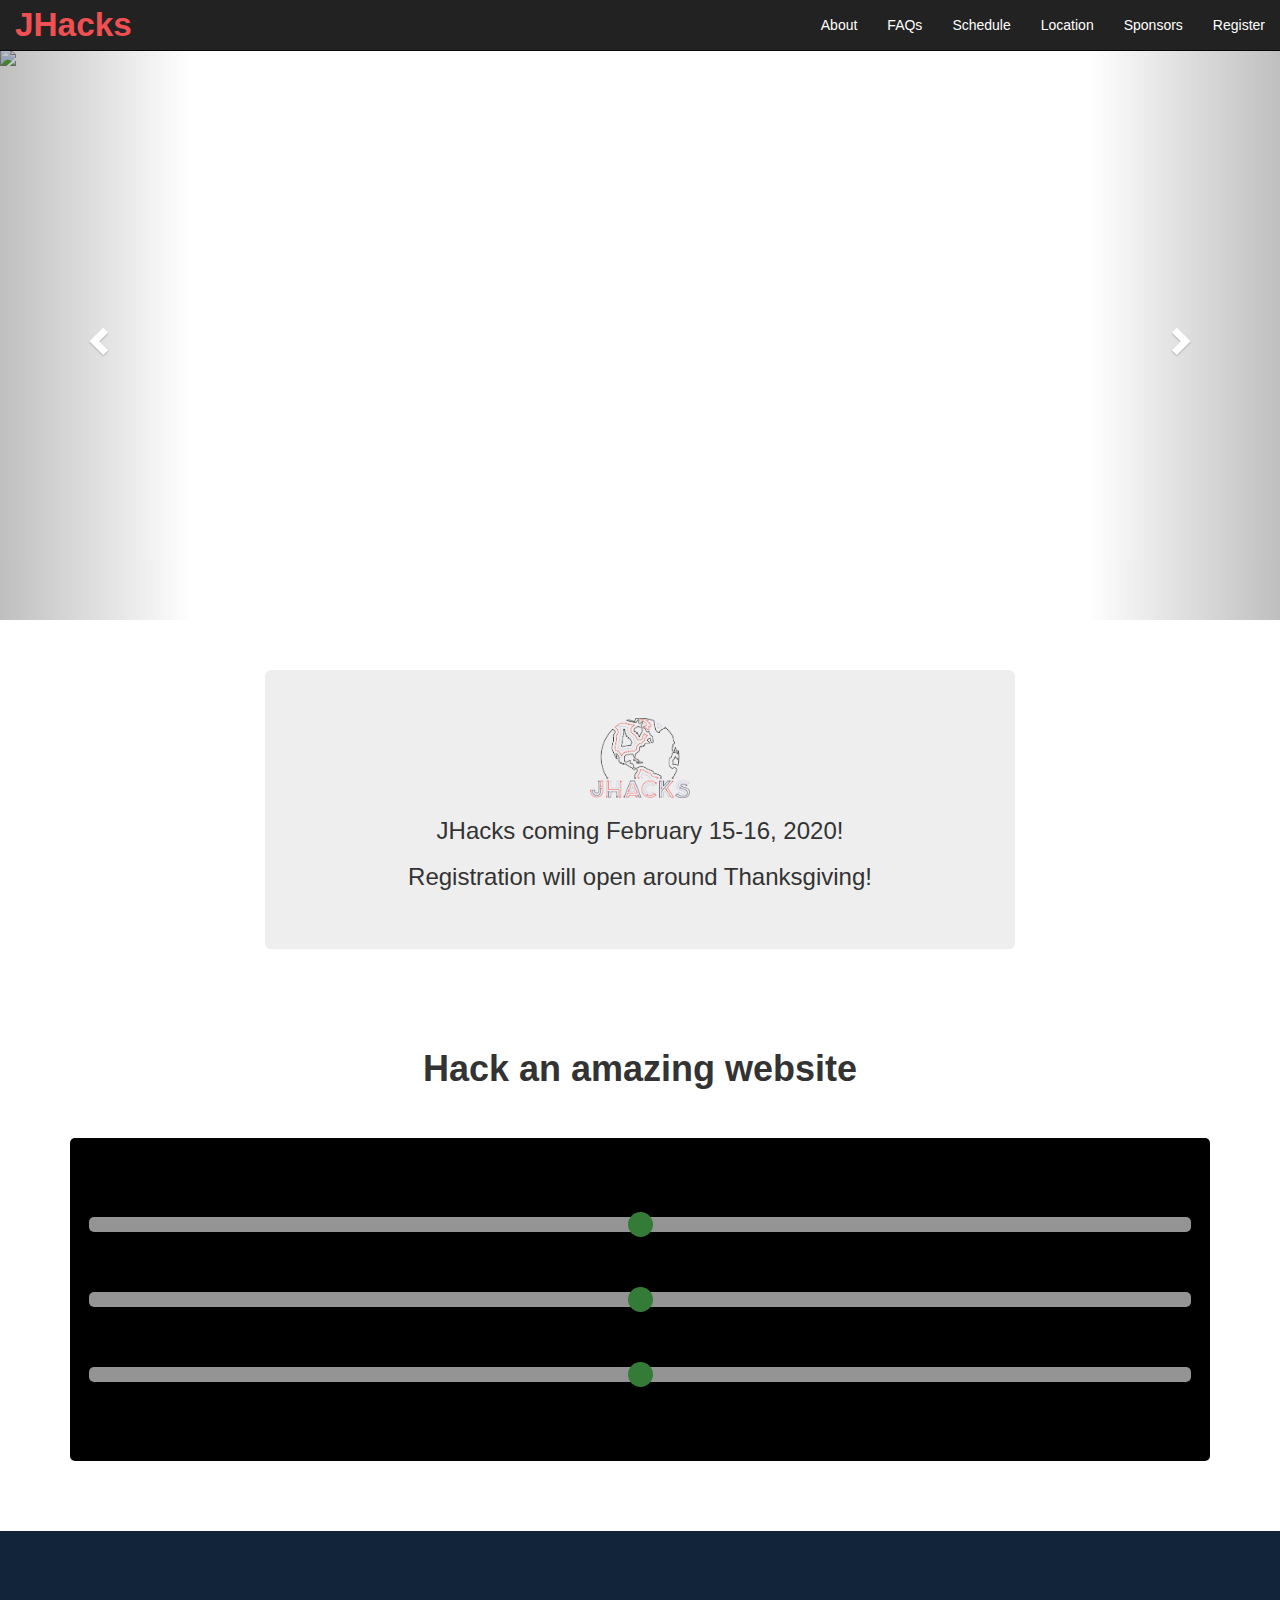
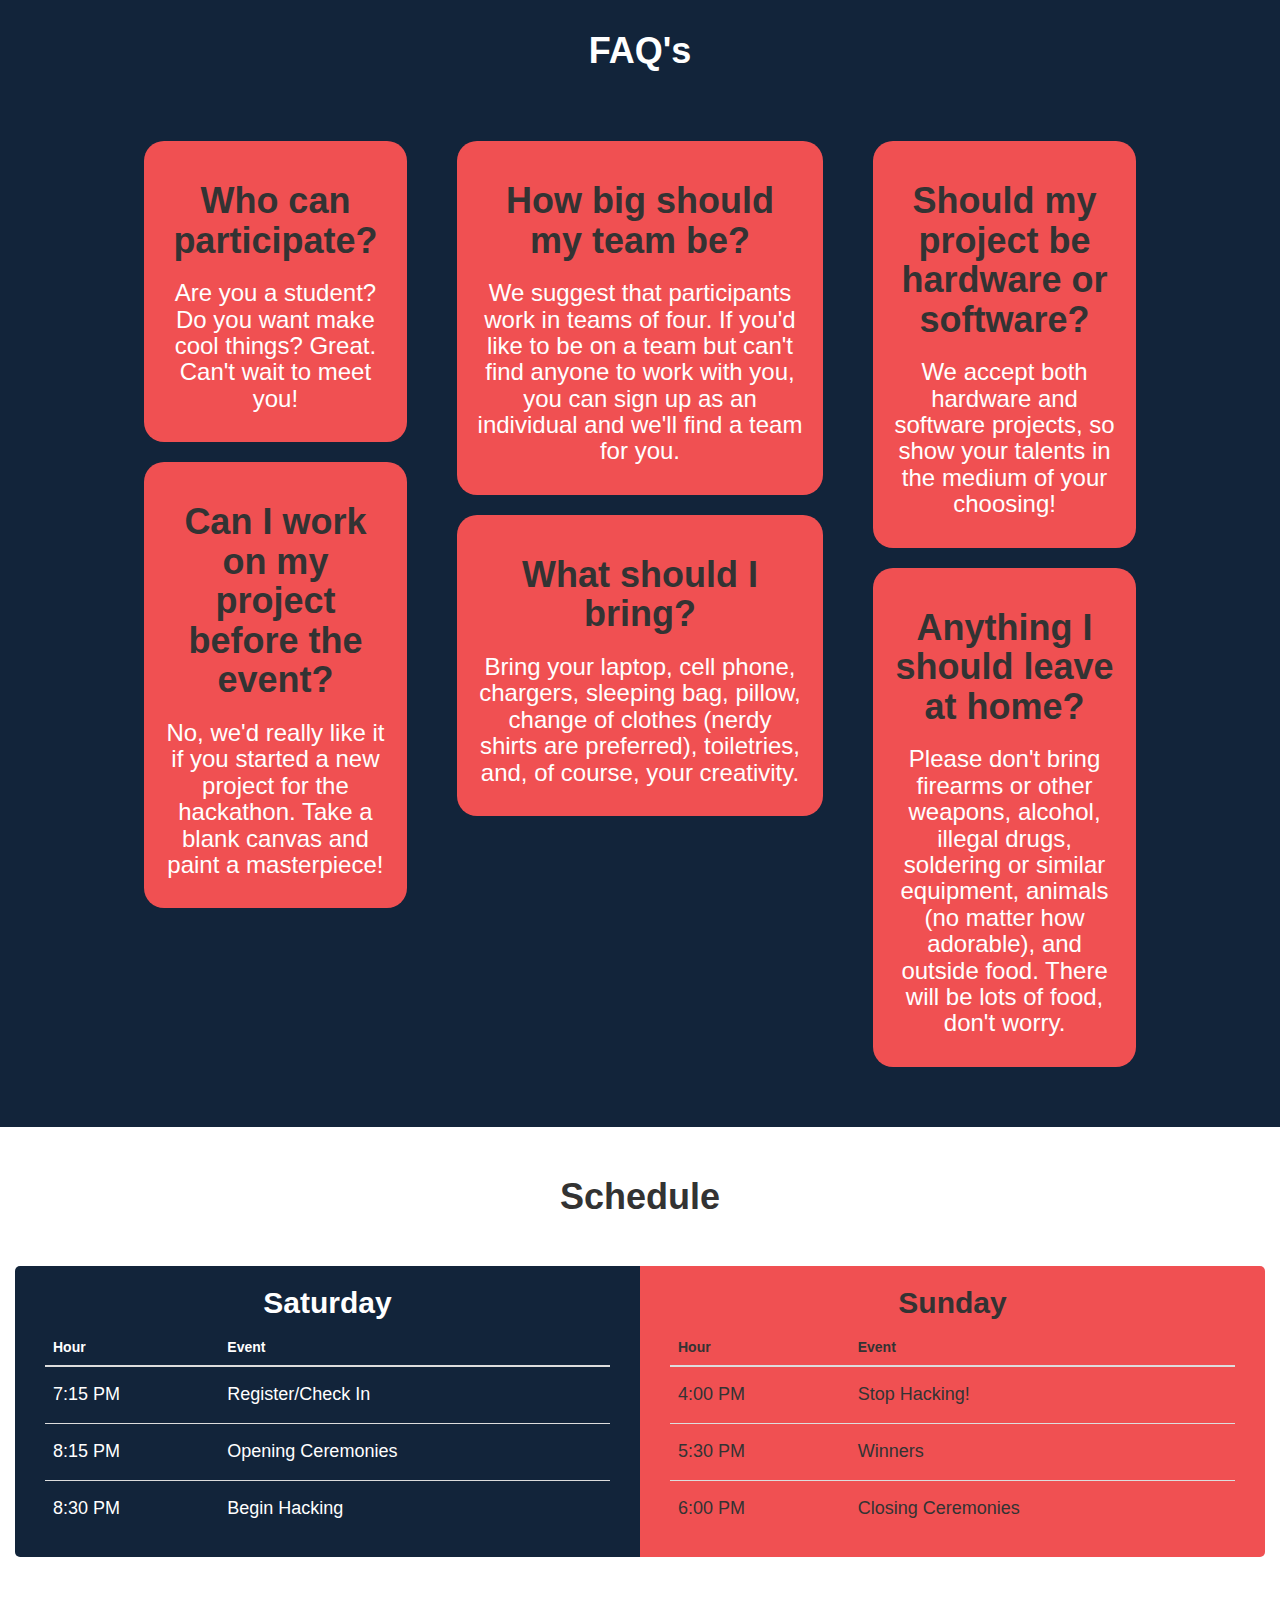
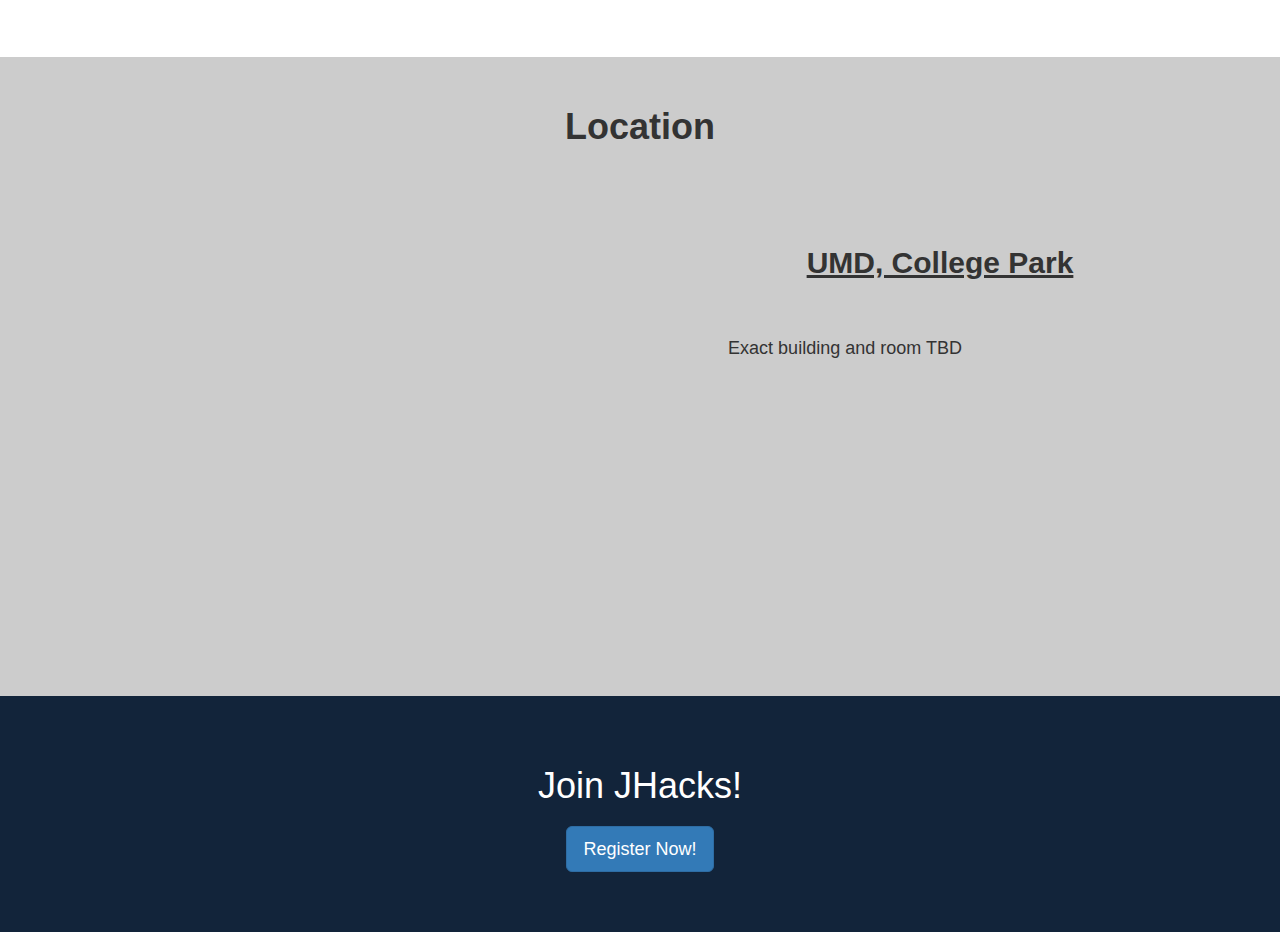
==== index.html @ 1a4a81ea "Added page title and favicon" ====
<!DOCTYPE html>
<html lang="en">

<head>
  <title>JHacks UMD</title>
  <!-- Required meta tags -->
  <meta charset="utf-8">
  <meta name="viewport" content="width=device-width, initial-scale=1, shrink-to-fit=no">

  <!-- Bootstrap CSS -->
  <link rel="stylesheet" href="https://maxcdn.bootstrapcdn.com/bootstrap/3.3.7/css/bootstrap.min.css" integrity="sha384-BVYiiSIFeK1dGmJRAkycuHAHRg32OmUcww7on3RYdg4Va+PmSTsz/K68vbdEjh4u"
    crossorigin="anonymous">
  <link rel="stylesheet" href="css/index.css">

  <!-- favicon -->
  <link rel="shortcut icon" href="favicon.ico">

  <!-- Scripts -->



</head>

<body data-spy="scroll" data-target="#MainNavbar" data-offset-top="50">
  <nav class="navbar navbar-inverse navbar-fixed-top" id="mainNavbar">
    <div class="container-fluid">
      <!-- Brand and toggle get grouped for better mobile display -->
      <div class="navbar-header">
        <button type="button" class="navbar-toggle collapsed" data-toggle="collapse" data-target="#bs-example-navbar-collapse-1"
          aria-expanded="false">
          <span class="sr-only">Toggle navigation</span>
          <span class="icon-bar"></span>
          <span class="icon-bar"></span>
          <span class="icon-bar"></span>
        </button>
        <div class="navbar-brand">JHacks</div>
      </div>

      <!-- Collect the nav links, forms, and other content for toggling -->
      <div class="collapse navbar-collapse" id="bs-example-navbar-collapse-1">
        <ul class="nav navbar-nav">

        </ul>

        <ul class="nav white navbar-nav navbar-right">
          <li>
            <a class="white" href="#about">About</a>
          </li>
          <li>
            <a class="white" href="#faq">FAQs</a>
          </li>
          <li>
            <a class="white" href="#schedule">Schedule</a>
          </li>
          <li>
            <a class="white" href="#location">Location</a>
          </li>
          <li>
            <a class="white" href="#sponsor">Sponsors</a>
          </li>
          <li>
            <a class="white" href="#register">Register</a>
          </li>
        </ul>
      </div>
      <!-- /.navbar-collapse -->
    </div>
    <!-- /.container-fluid -->
  </nav>
  <!-- Fills empty space behind the navbar -->
  <div class="topSpace">
  </div>
  <!-- /////////////////////////////////////// -->

  <div class="canvas">
    <!-- triangles are generated here -->
  </div>

  <!-- About section -->
  <div id="about">
    <div id="myCarousel" class="carousel slide" data-ride="carousel">
      <!-- Carousel indicators -->
      <ol class="carousel-indicators">
        <li data-target="#myCarousel" data-slide-to="0" class="active"></li>
        <li data-target="#myCarousel" data-slide-to="1"></li>
        <li data-target="#myCarousel" data-slide-to="2"></li>
      </ol>
      <!-- Wrapper for carousel items -->
      <div class="carousel-inner">
        <div class="item active">
          <img class="image" src="images/pic1.JPG" />
        </div>
        <div class="item">
          <img class="image" src="images/pic2.JPG" />
        </div>
        <div class="item">
          <img class="image" src="images/pic3.JPG" />
        </div>
      </div>
      <!-- Carousel controls -->
      <a class="carousel-control left" href="#myCarousel" data-slide="prev">
        <span class="glyphicon glyphicon-chevron-left"></span>
      </a>
      <a class="carousel-control right" href="#myCarousel" data-slide="next">
        <span class="glyphicon glyphicon-chevron-right"></span>
      </a>
    </div>
    <div class="container">
      <div class="row">
        <div align="center" class="col-xs-8 col-xs-offset-2 register-card">
          <div class="jumbotron">
		  <img src="images/logo.png" style="width: 100px;"/>
            <h3 class="date">JHacks coming February 15-16, 2020!</h3>
            <h3>Registration will open around Thanksgiving!</h3>
            <!-- TODO - uncomment below when registration comes out -->
            <!-- <a href="https://www.eventbrite.com/e/jhacks-hackathon-tickets-52211667503" -->
              <!-- target="_blank" align="center" class="btn btn-primary btn-lg">Register Now!</a> -->
          </div>
        </div>
      </div>
    </div>
  </div>

  <!-- Build Something Cool -->
  <!-- ///////////////////////// -->

  <div class="container top50 bottom50" id="triangles">
    <div class="triangleBox row">
      <div class="col-xs-12">
        <div class="row">
          <h1 align="center" class="bottom50 boldThis">Hack an amazing website</h1>
        </div>
        <div id="slidecontainer" class="well">
          <input class="slider1 slider" type="range" min="0" max="1" value="" step=".01" id="myRange">
          <input class="slider2 slider" type="range" step="1" min="0" max="12" value="" id="myRange">
          <input class="slider3 slider" type="range" value="" step="10" min="20" max="200" id="myRange">
        </div>
      </div>

    </div>
  </div>
  <!-- End of About Section -->

  <!-- /////////////////////////////////// -->
  <!-- Start of FAQ section -->
  <div class="container-fluid" id="faq">
    <div class="top50 bottom50">
      <div align="center">
        <h1 class="white boldThis">FAQ's</h1>
      </div>
    </div>
    <div class="col-xs-1">
    </div>
    <div class="col-xs-3 question">
      <div align="center" class="q1">
        <h1 class="boldThis">Who can participate?</h1>
        <h3 class="white">Are you a student? Do you want make cool things? Great. Can't wait to meet you!</h3>
      </div>
      <div align="center" class="q4">
        <h1 class="boldThis">Can I work on my project before the event?</h1>
        <h3 class="white">No, we'd really like it if you started a new project for the hackathon. Take a blank canvas and paint a masterpiece!</h3>
      </div>
    </div>
    <div class="col-xs-4 question">
      <div align="center" class="q2">
        <h1 class="boldThis">How big should my team be?</h1>
        <h3 class="white">We suggest that participants work in teams of four. If you'd like to be on a team but can't find anyone to work with
          you, you can sign up as an individual and we'll find a team for you.</h3>
      </div>
      <div align="center" class="q5">
        <h1 class="boldThis">What should I bring?</h1>
        <h3 class="white">Bring your laptop, cell phone, chargers, sleeping bag, pillow, change of clothes (nerdy shirts are preferred), toiletries,
          and, of course, your creativity.</h3>
      </div>
    </div>
    <div class="col-xs-3 question">
      <div align="center" class="q3">
        <h1 class="boldThis">Should my project be hardware or software?</h1>
        <h3 class="white">We accept both hardware and software projects, so show your talents in the medium of your choosing!</h3>
      </div>
      <div align="center" class="q5">
        <h1 class="boldThis">Anything I should leave at home?</h1>
        <h3 class="white">Please don't bring firearms or other weapons, alcohol, illegal drugs, soldering or similar equipment, animals (no
          matter how adorable), and outside food. There will be lots of food, don't worry.</h3>
      </div>
    </div>
  </div>

  <!-- End of FAQ section -->

  <!-- /////////////////////////////////// -->

  <!-- Start of Schedule -->
  <div class="container-fluid" id="schedule">
    <div class="top50 bottom50">
      <h1 class="boldThis" align="center">Schedule</h1>
    </div>
    <div class="night col-xs-6">
      <h2 class="boldThis white" align="center">Saturday</h2>
      <div class="">
        <div class="col-xs-12">
          <table class="table">
            <thead>
              <th class="white">Hour</th>
              <th class="white">Event</th>
            </thead>
            <tbody>
              <tr class="">
                <td>
                  <h4 class="white">7:15 PM</h4>
                </td>
                <td>
                  <h4 class="white">Register/Check In</h4>
                </td>
              </tr>
              <tr class="">
                <td>
                  <h4 class="white">8:15 PM</h4>
                </td>
                <td>
                  <h4 class="white">Opening Ceremonies</h4>
                </td>
              </tr>
              <tr class="">
                <td>
                  <h4 class="white">8:30 PM</h4>
                </td>
                <td>
                  <h4 class="white">Begin Hacking</h4>
                </td>
              </tr>
            </tbody>
          </table>
        </div>
      </div>
    </div>
    <div class="day col-xs-6">
      <h2 class="boldThis" align="center">Sunday</h2>
      <div class="">
        <div class="col-xs-12">
          <table class="table">
            <thead>
              <th>Hour</th>
              <th>Event</th>
            </thead>
            <tbody>
              <tr>
                <td>
                  <h4>4:00 PM</h4>
                </td>
                <td>
                  <h4>Stop Hacking!</h4>
                </td>
              </tr>
              <tr>
                <td>
                  <h4>5:30 PM</h4>
                </td>
                <td>
                  <h4>Winners</h4>
                </td>
              </tr>
              <tr>
                <td>
                  <h4>6:00 PM</h4>
                </td>
                <td>
                  <h4>Closing Ceremonies</h4>
                </td>
              </tr>
            </tbody>
          </table>
        </div>
      </div>
    </div>
  </div>


  <!-- End of Schedule -->

  <!-- ///////////////////////////////// -->

  <!-- Start of Location -->

  <div id="location">
    <div class="top50">
      <div class="container">
        <div class="row">
          <div align="center">
            <h1 class="boldThis top50 bottom50">Location</h1>
          </div>
          <div class="location-content">
            <div class="row">
              <div class="col-xs-4 col-xs-offset-2">
                <div align="center">
                  <div style="width:400px;height:400px;" id="map"></div>
                </div>
                <script>
                  function initMap() {
                    var iribe = { lat: 38.9890953, lng: -76.9387086 };
                    var map = new google.maps.Map(document.getElementById('map'), {
                      zoom: 15,
                      center: iribe
                    });
                    var marker = new google.maps.Marker({
                      position: iribe,
                      map: map
                    });
                  }
                </script>
              </div>
              <div class="col-xs-6">
                <div align="center" class="top50 bottom50">
                  <h2 style="text-decoration:underline; font-weight:bold;">UMD, College Park</h2>
                </div>
                <div align="center" class="col-xs-6 col-xs-offset-1">
                  <h4>Exact building and room TBD</h4>
                </div>
              </div>
            </div>
          </div>
        </div>
      </div>
    </div>
  </div>

  <!-- End of Location -->

  <!-- ////////////////////////////// -->

  <!-- Start of Sponsors -->

  <div id="register">
    <div class="container">
      <div class="row">
        <div align="center" class="col-xs-6 col-xs-offset-3 register-card">
          <h1 class="white date">Join JHacks!</h1>
          <a align="center" href="https://www.eventbrite.com/e/jhacks-hackathon-tickets-52211667503"
            target="_blank" class="btn btn-primary btn-lg">Register Now!</a>
        </div>
      </div>
    </div>
  </div>


  <!-- End of Sponsors -->

  <!-- //////////////////////////// -->


  <!-- All the scripts -->
  <script src="https://cdnjs.cloudflare.com/ajax/libs/trianglify/1.1.0/trianglify.min.js"></script>
  <script type="text/javascript" src="js/jquery-3.2.1.min.js"></script>
  <script type="text/javascript" src="rangeslider/rangeslider.min.js"></script>
  <script src="https://cdnjs.cloudflare.com/ajax/libs/tether/1.4.0/js/tether.min.js" integrity="sha384-DztdAPBWPRXSA/3eYEEUWrWCy7G5KFbe8fFjk5JAIxUYHKkDx6Qin1DkWx51bBrb"
    crossorigin="anonymous"></script>
  <script src="https://maxcdn.bootstrapcdn.com/bootstrap/3.3.7/js/bootstrap.min.js" integrity="sha384-Tc5IQib027qvyjSMfHjOMaLkfuWVxZxUPnCJA7l2mCWNIpG9mGCD8wGNIcPD7Txa"
    crossorigin="anonymous"></script>
  <script type="text/javascript" src="js/index.js"></script>
  <script src="https://unpkg.com/scrollreveal/dist/scrollreveal.min.js"></script>
  <script async defer src="https://maps.googleapis.com/maps/api/js?key=AIzaSyAMBc_p3jxkMuwKMb0_tiRhqA1jkz8vyhc&callback=initMap"></script>
</body>
<script>
  $(document).ready(function () {
    var colors = ["YlGnBu", "YlOrRd", "PuOr", "GnBu", "YlOrBr", "PRGn", "Purples", "Blues", "Oranges", "Reds", "Spectral", "PuRd"];
    var choice = Math.floor(Math.random() * 13)
    var curves = Math.random();
    var size = [20, 30, 40, 50, 60, 70, 80, 90, 100, 110, 120, 130, 140, 150, 160, 170, 180, 190, 200];
    var mySize = Math.floor(Math.random() * 19);
    curves = Math.round(100 * curves) / 100;
    var actualInnerWidth = $("body").prop("clientWidth");
    var actualInnerHeight = $("body").prop("clientHeight");
    var pattern = Trianglify({
      cell_size: size[mySize],
      variance: curves,
      height: actualInnerHeight - 15,
      width: actualInnerWidth,
      x_colors: colors[choice],
    });
    $(".slider1").attr("value", curves);
    $(".slider2").attr("value", choice);
    $(".slider3").attr("value", size[mySize]);
    $(".canvas").append(pattern.canvas());
    $(function () {
      var x = 20;
      var slideVal1 = $(".slider1").val();
      var slideVal2 = choice;
      var slideVal3 = $(".slider3").val();
      $('input[type=range]').on('input', function () {
        slideVal1 = $(".slider1").val();
        slideVal2 = $(".slider2").val();
        slideVal3 = $(".slider3").val();
        $("canvas").remove();
        if (slideVal3 == 20) {
          x = 20;
        } else if (slideVal3 == 40) {
          x = 40;
        } else if (slideVal3 == 60) {
          x = 60;
        } else if (slideVal3 == 80) {
          x = 80;
        } else if (slideVal3 == 100) {
          x = 100;
        } else {
          x = 120;
        }

        pattern = Trianglify({
          cell_size: x,
          variance: slideVal1,
          x_colors: colors[slideVal2],
          height: actualInnerHeight - 15,
          width: actualInnerWidth
        });
        $(".canvas").append(pattern.canvas());
      });
    });

  });
</script>

</html>
---- css/index.css ----
#mainNavbar {
    
}
.navbar-brand {
    font-weight: bold;
    color: #F05052 !important;
    font-size: 25pt !important;
}
.canvas {
    z-index: -100;
    background-size: cover;
}
.topSpace {
    margin-top: 50px;
}

.carousel-inner > .item > img {
    width:100%;
    /*height:570px;*/
  }

.carousel {
   /* background: linear-gradient(to right bottom, #12243A, #F05052) fixed;  */
    margin-top: 20px;
    min-height: 570px; /* Prevent carousel from being distorted if for some reason image doesn't load */
    max-height: 570px;
}

.carousel .item { 
    min-height: 570px; /* Prevent carousel from being distorted if for some reason image doesn't load */
    max-height: 570px;
    background-size: cover;
}

.register-card {
    margin-top: 50px;
}

.date {
    margin-bottom: 20px;
}

.q1,.q2,.q3,.q4,.q5,.q6 {
    margin: 10px;
    margin-top: 20px;
    padding: 20px;
    border-radius: 20px;
    align-content: center;
    background: #F05052;
}

.boldThis {
    font-weight: bold;
}

.white {
    color: white !important;
}

#faq {
    padding-top: 50px;
    padding-bottom: 50px;
    background-color: #12243A;
}

#register {
    background: #12243A;
    padding-bottom: 60px;
}

.jumbotron {
   
}

.top50 {
    margin-top: 50px;
}

.bottom50 {
    margin-bottom: 50px;
}

.night {
    background-color: #12243A;
    border-top-left-radius: 5px;
    border-bottom-left-radius: 5px;
}

.day {
    background-color: #F05052;
    border-top-right-radius: 5px;
    border-bottom-right-radius: 5px;
}

.canvas {
    z-index: -100;
    position: absolute;
    width: 100%;
}

.rangeslider--is-lowest-value {
    background-color: black;
}
  
.rangeslider--is-highest-value .rangeslider__fill {
    background-color: turquoise;
}

.slider {
    -webkit-appearance: none;
    width: 100%;
    height: 15px;
    border-radius: 5px;   
    background: #d3d3d3;
    outline: none;
    opacity: 0.7;
    -webkit-transition: .2s;
    transition: opacity .2s;
    margin-top: 60px;
    margin-bottom: 60px;
}

.slider:hover {
    opacity: 1; /* Fully shown on mouse-over */
}

.slider::-webkit-slider-thumb {
    -webkit-appearance: none;
    appearance: none;
    width: 25px;
    height: 25px;
    border-radius: 50%; 
    background: #4CAF50;
    cursor: pointer;
}

.slider::-moz-range-thumb {
    width: 25px;
    height: 25px;
    border-radius: 50%;
    background: #4CAF50;
    cursor: pointer;
}

.location-content {
    margin-bottom: 100px;
}
#location {
    background-color: #CCC;
    margin-top: 100px;
}

#schedule {
    margin-bottom: 50px;
}

#slidecontainer {
    background-color: black;
    border: none;
    border-radius: 5px;
}

.image {
    
}
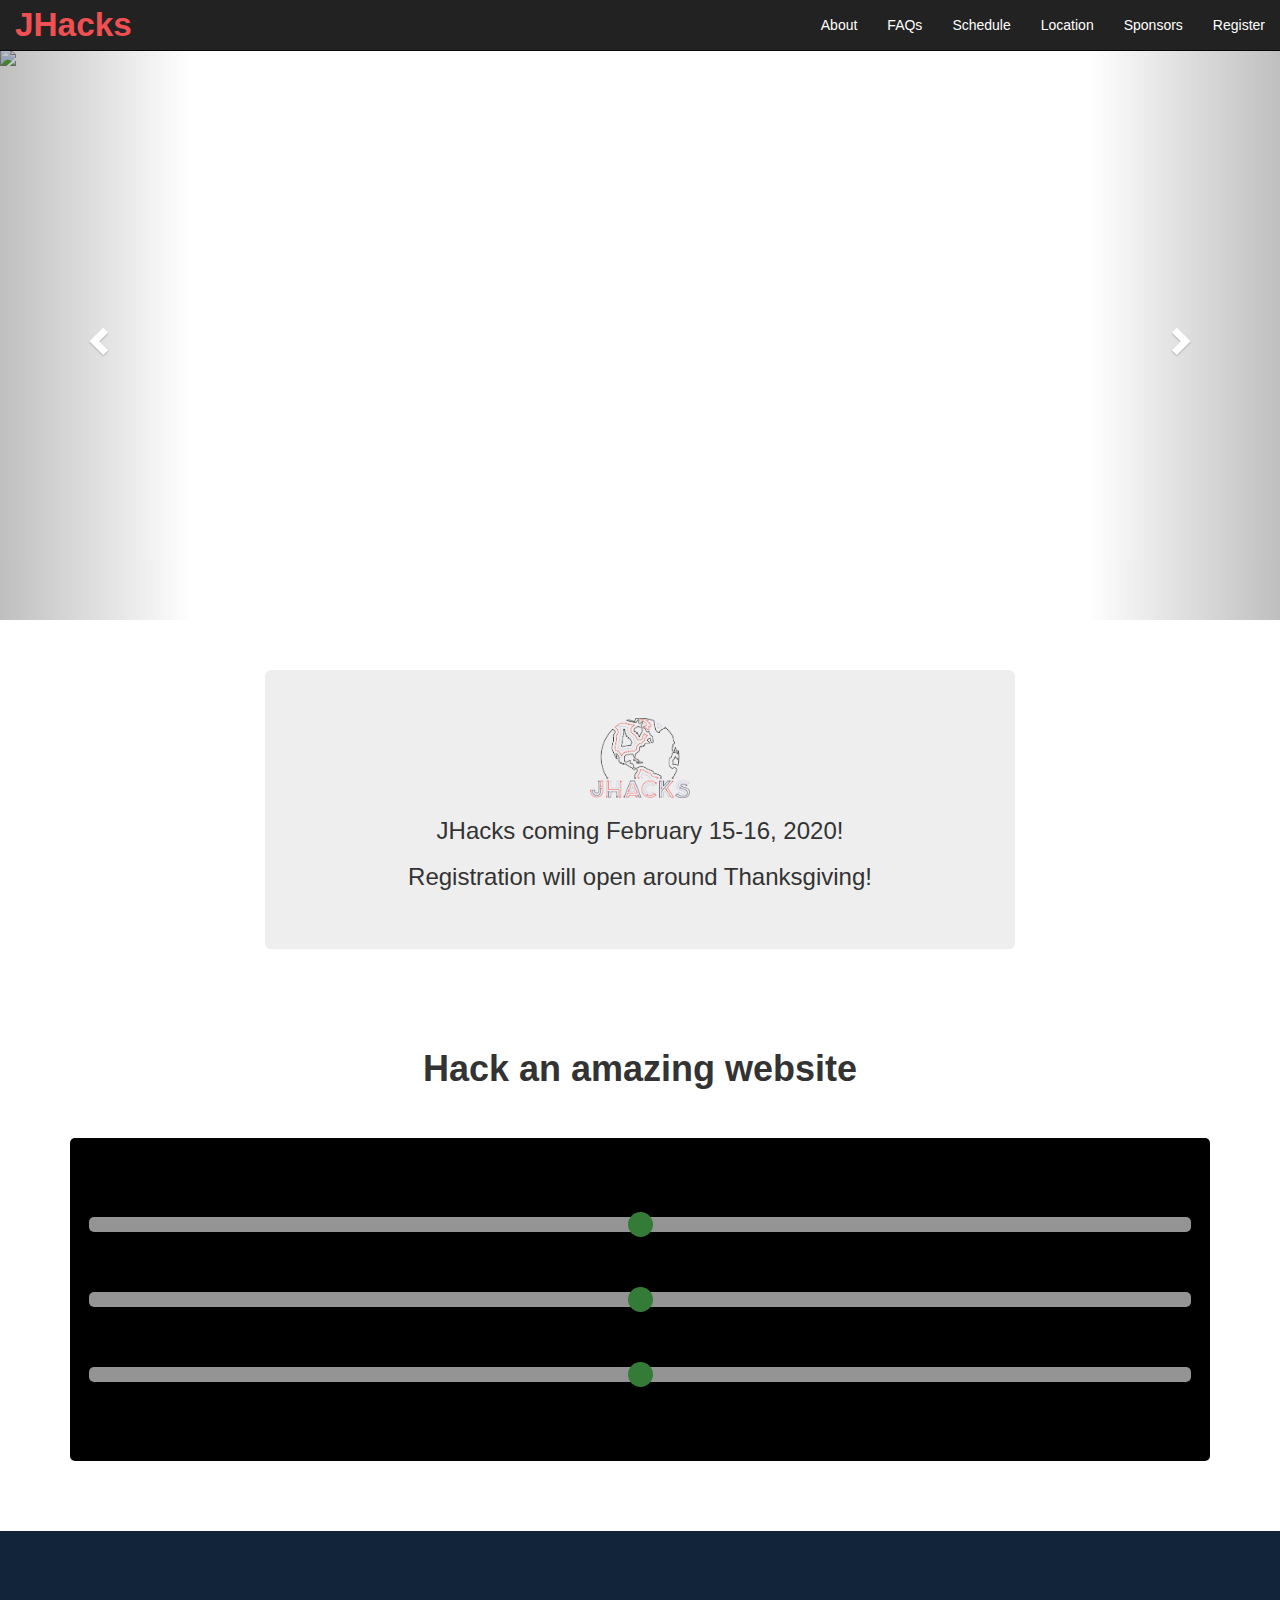
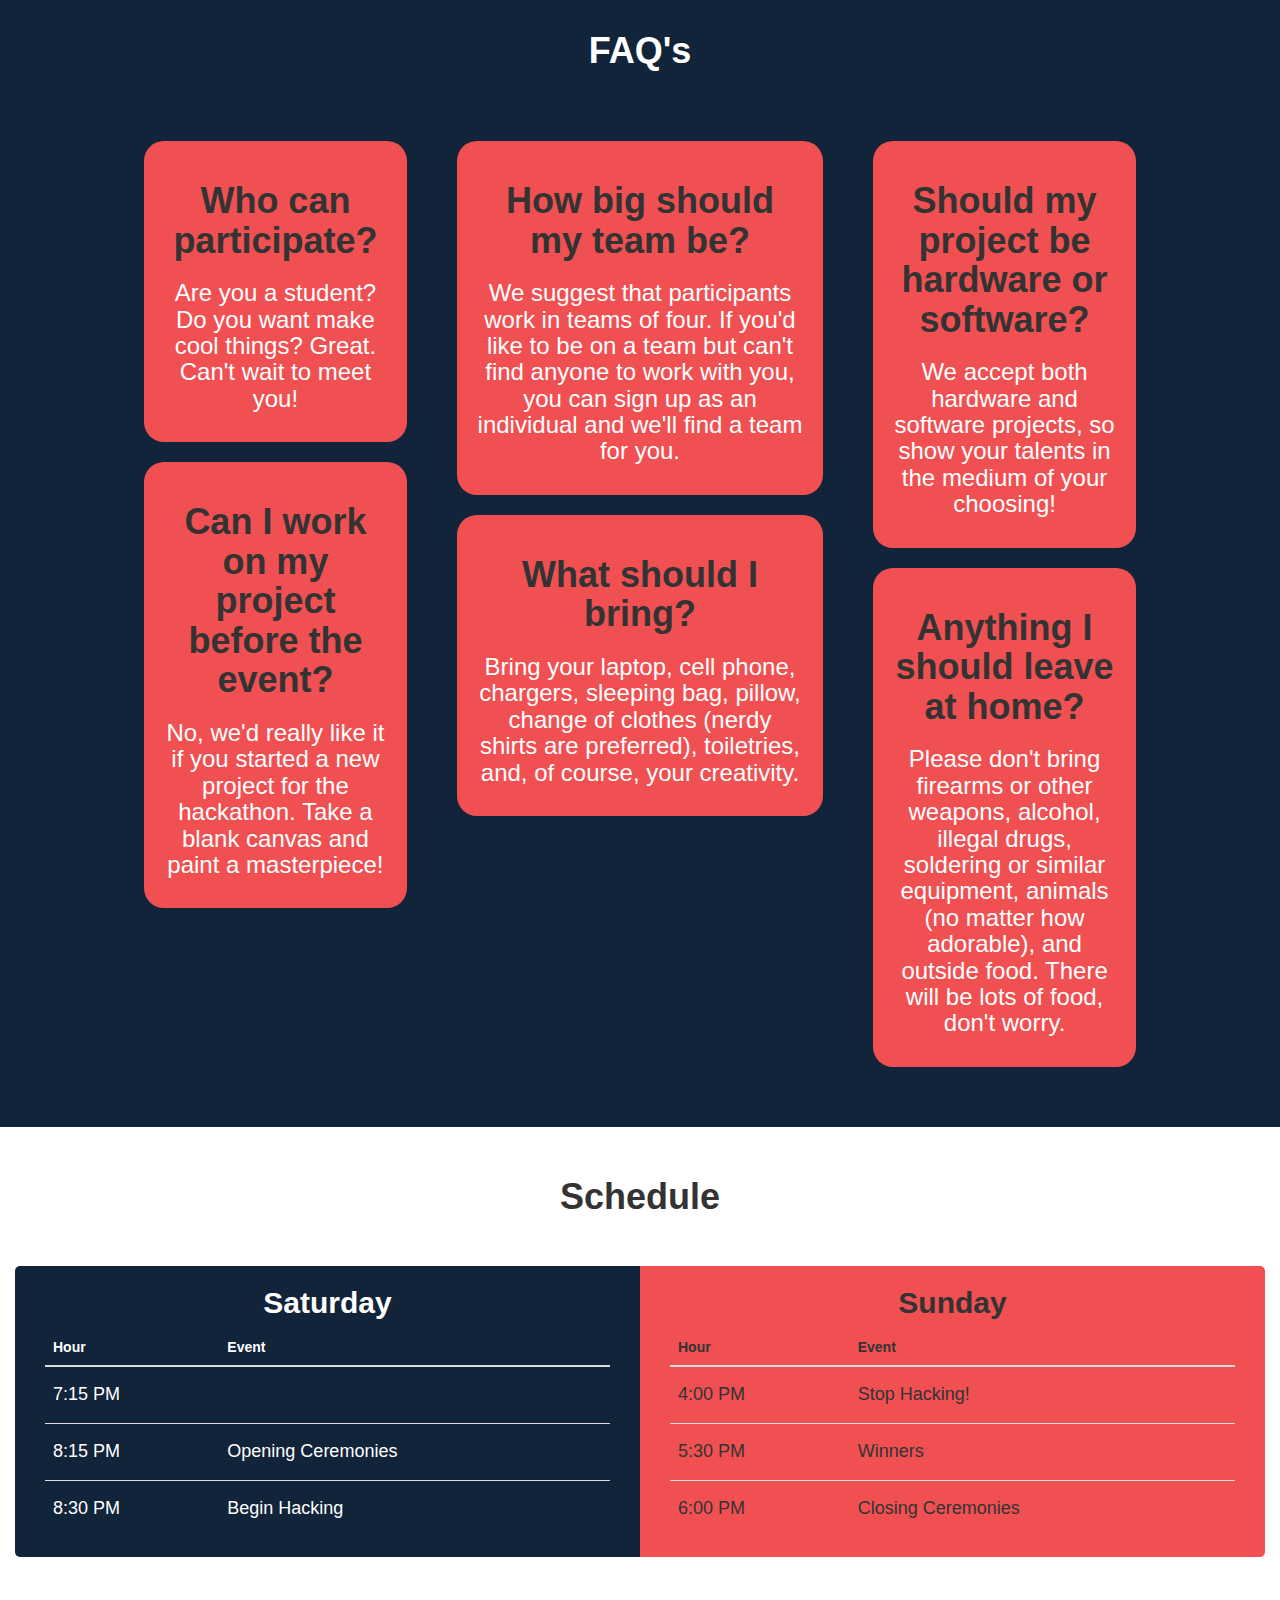
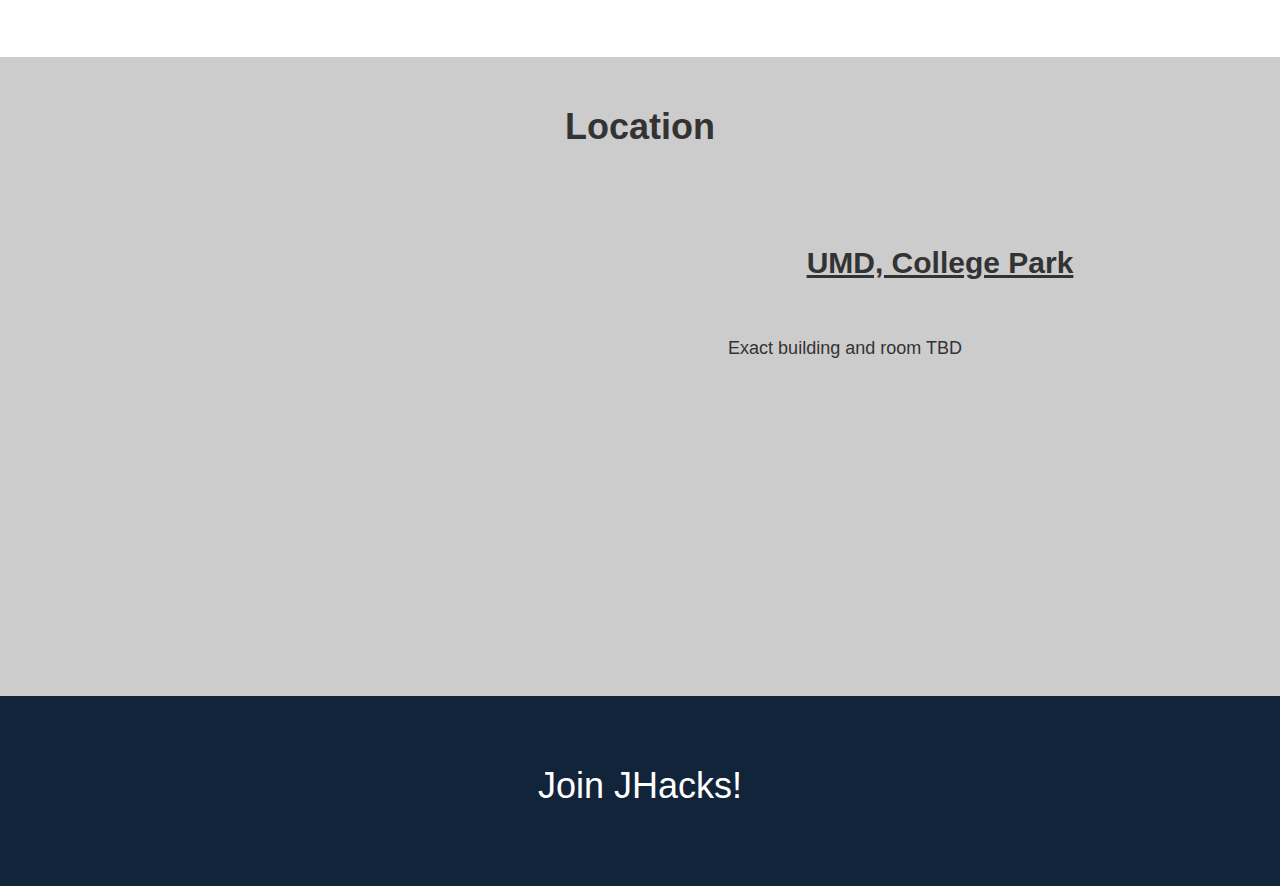
==== commit 0afe2751: "commented out registration button at bottom of page" ====
--- a/index.html
+++ b/index.html
@@ -210,7 +210,8 @@
                   <h4 class="white">7:15 PM</h4>
                 </td>
                 <td>
-                  <h4 class="white">Register/Check In</h4>
+                  <!-- TODO uncomment when registration opens -->
+                  <!-- <h4 class="white">Register/Check In</h4> -->
                 </td>
               </tr>
               <tr class="">
@@ -297,7 +298,7 @@
                 </div>
                 <script>
                   function initMap() {
-                    var iribe = { lat: 38.9890953, lng: -76.9387086 };
+                    var iribe = { lat: 38.9892873, lng: -76.93662158 };
                     var map = new google.maps.Map(document.getElementById('map'), {
                       zoom: 15,
                       center: iribe
@@ -335,8 +336,9 @@
       <div class="row">
         <div align="center" class="col-xs-6 col-xs-offset-3 register-card">
           <h1 class="white date">Join JHacks!</h1>
-          <a align="center" href="https://www.eventbrite.com/e/jhacks-hackathon-tickets-52211667503"
-            target="_blank" class="btn btn-primary btn-lg">Register Now!</a>
+          <!-- TODO uncomment when registration comes out -->
+          <!-- <a align="center" href="https://www.eventbrite.com/e/jhacks-hackathon-tickets-52211667503"
+            target="_blank" class="btn btn-primary btn-lg">Register Now!</a> -->
         </div>
       </div>
     </div>
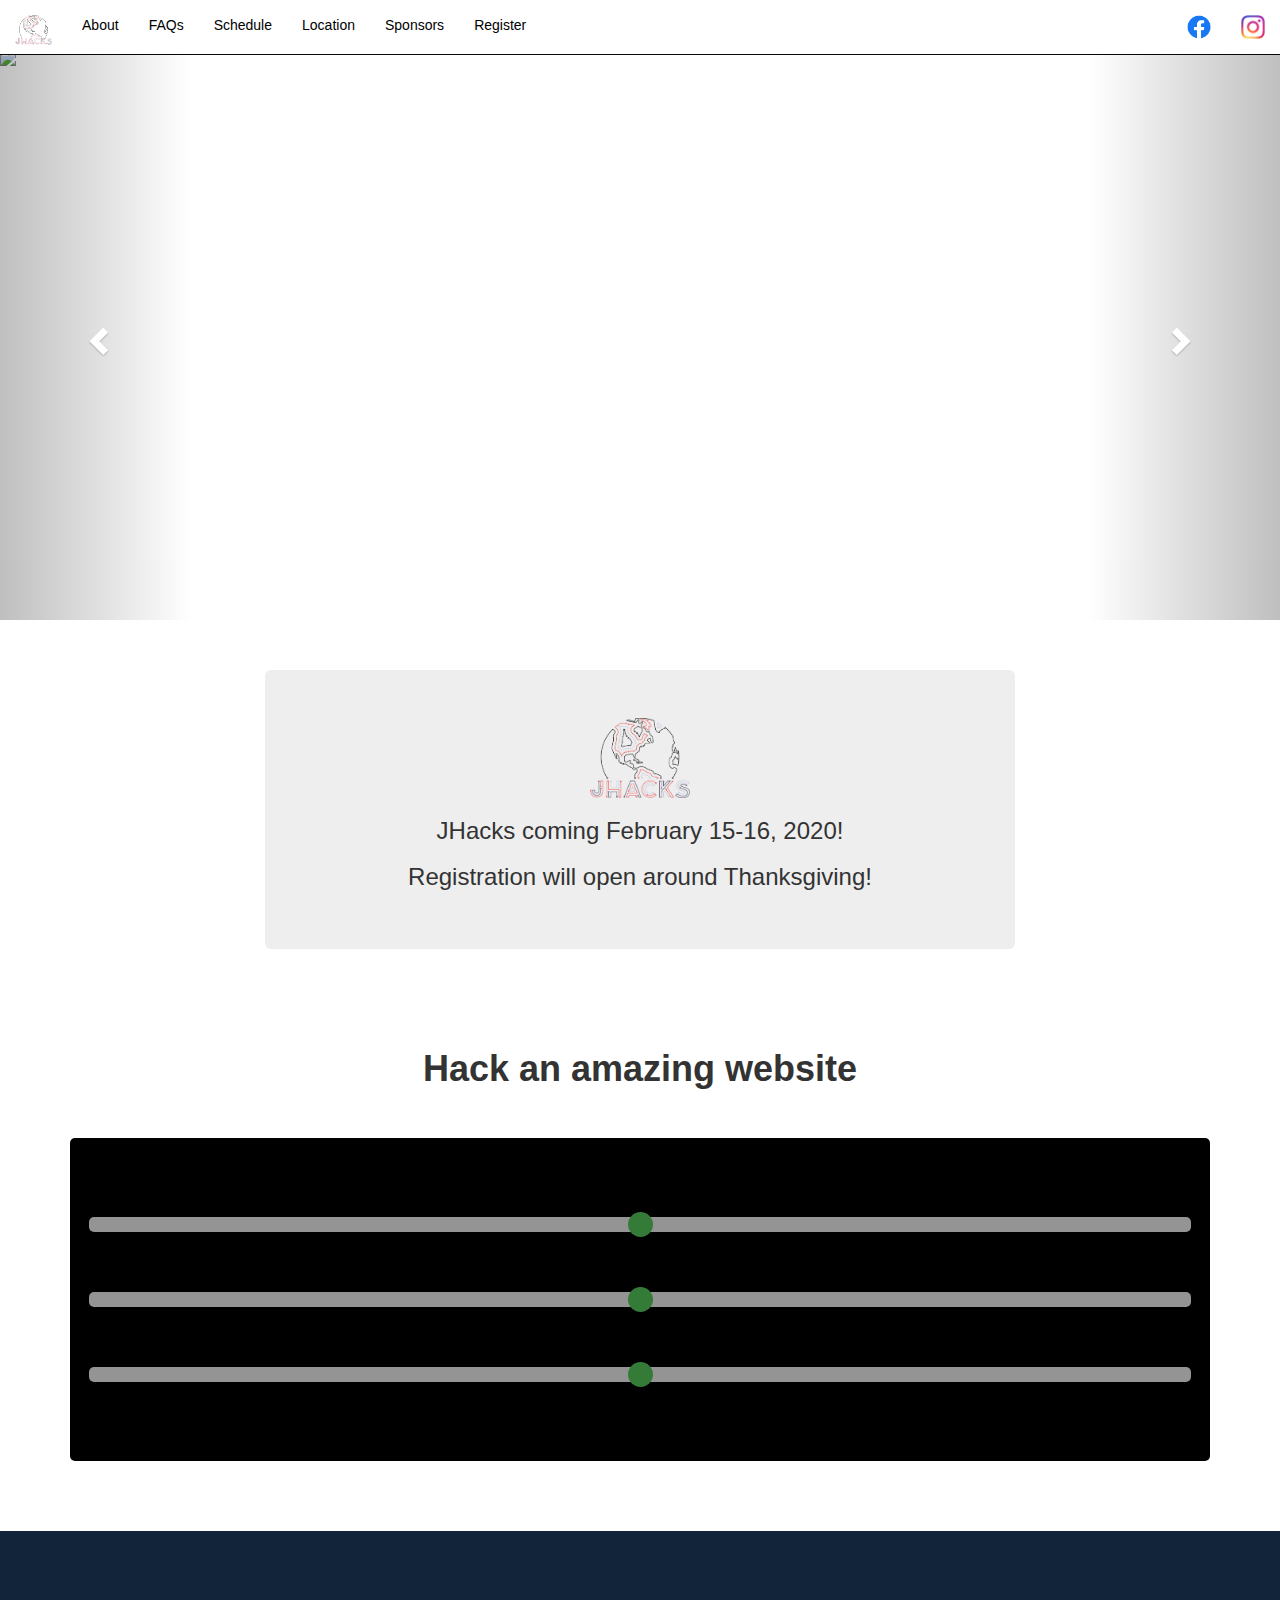
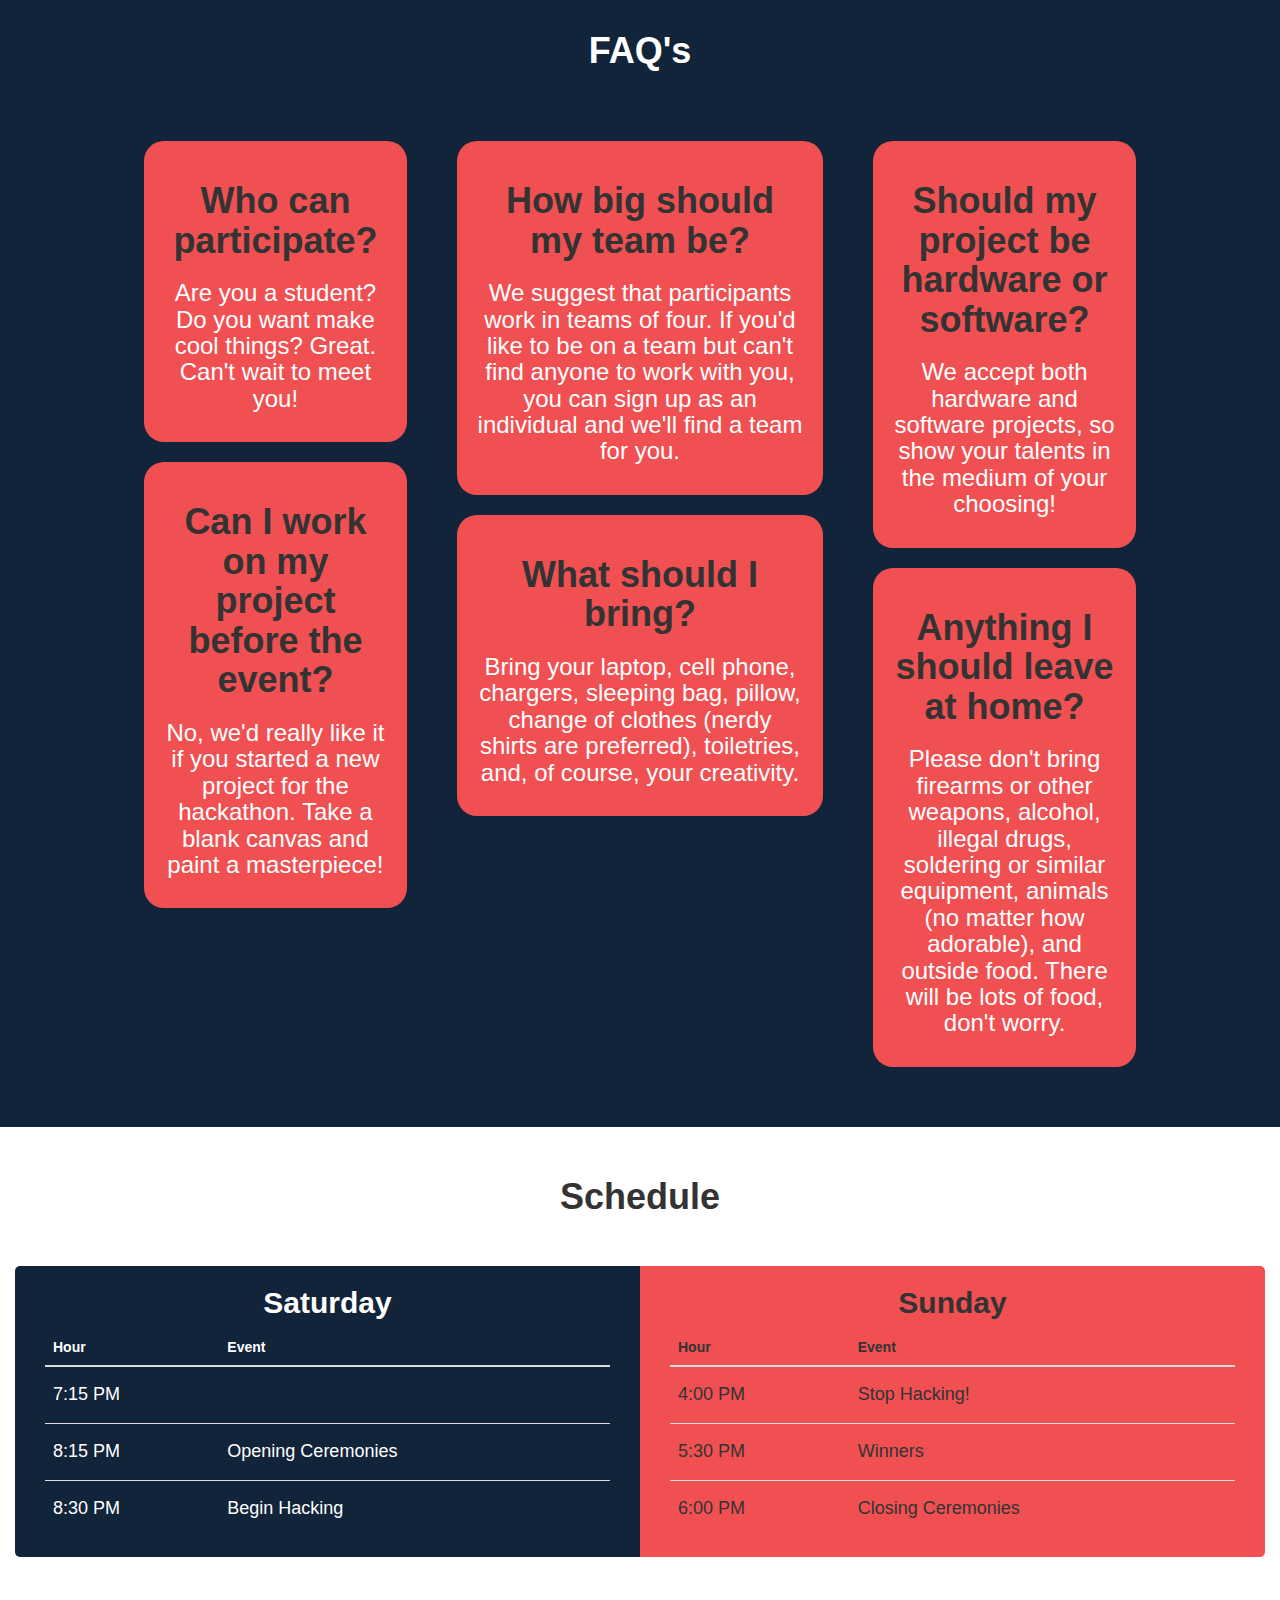
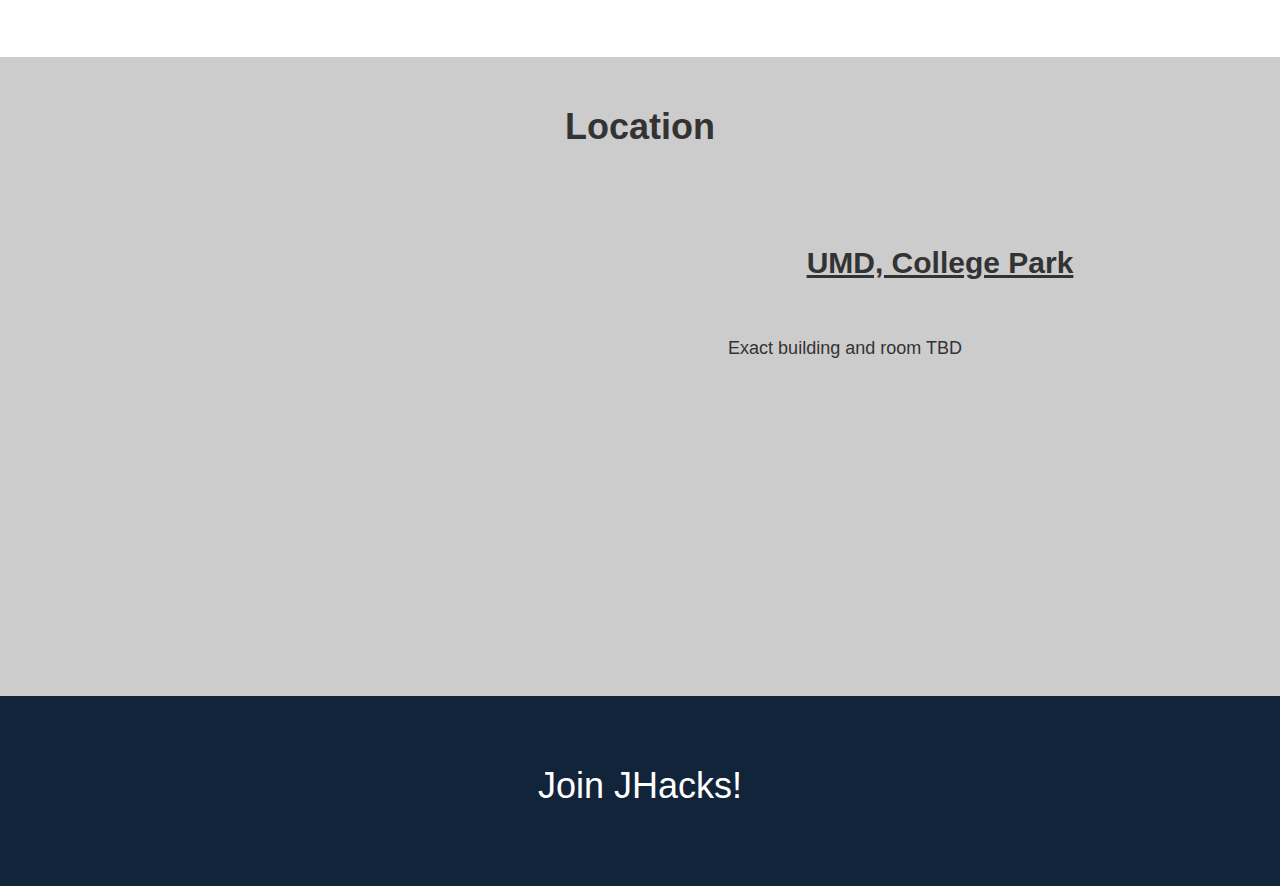
==== commit 90ec213d: "Updated navigation bar" ====
--- a/index.html
+++ b/index.html
@@ -11,6 +11,9 @@
   <link rel="stylesheet" href="https://maxcdn.bootstrapcdn.com/bootstrap/3.3.7/css/bootstrap.min.css" integrity="sha384-BVYiiSIFeK1dGmJRAkycuHAHRg32OmUcww7on3RYdg4Va+PmSTsz/K68vbdEjh4u"
     crossorigin="anonymous">
   <link rel="stylesheet" href="css/index.css">
+
+  <!-- Font Awesome -->
+  <link rel="stylesheet" href="https://cdnjs.cloudflare.com/ajax/libs/font-awesome/4.7.0/css/font-awesome.min.css">
 
   <!-- favicon -->
   <link rel="shortcut icon" href="favicon.ico">
@@ -33,33 +36,38 @@
           <span class="icon-bar"></span>
           <span class="icon-bar"></span>
         </button>
-        <div class="navbar-brand">JHacks</div>
+        <div class="navbar-brand"><img src="images/jhacks_square_white_backround.png" height="36"></div>
       </div>
 
       <!-- Collect the nav links, forms, and other content for toggling -->
       <div class="collapse navbar-collapse" id="bs-example-navbar-collapse-1">
         <ul class="nav navbar-nav">
-
+          <li>
+            <a class="black" href="#about">About</a>
+          </li>
+          <li>
+            <a class="black" href="#faq">FAQs</a>
+          </li>
+          <li>
+            <a class="black" href="#schedule">Schedule</a>
+          </li>
+          <li>
+            <a class="black" href="#location">Location</a>
+          </li>
+          <li>
+            <a class="black" href="#sponsor">Sponsors</a>
+          </li>
+          <li>
+            <a class="black" href="#register">Register</a>
+          </li>
         </ul>
 
         <ul class="nav white navbar-nav navbar-right">
           <li>
-            <a class="white" href="#about">About</a>
-          </li>
-          <li>
-            <a class="white" href="#faq">FAQs</a>
-          </li>
-          <li>
-            <a class="white" href="#schedule">Schedule</a>
-          </li>
-          <li>
-            <a class="white" href="#location">Location</a>
-          </li>
-          <li>
-            <a class="white" href="#sponsor">Sponsors</a>
-          </li>
-          <li>
-            <a class="white" href="#register">Register</a>
+            <a class="black" target="_blank" rel="noopener noreferrer" href="https://www.facebook.com/JHacksUMD/"><img src="images/f_logo_RGB-Blue_72.png" height="24" alt="Facebook Logo"></a>
+          </li>
+          <li>
+            <a class="black" target="_blank" rel="noopener noreferrer" href="https://www.instagram.com/jhacksumd/"><img src="images/IG_Glyph_Fill.png" height="24" alt="Instagram Logo"></a>
           </li>
         </ul>
       </div>
--- a/css/index.css
+++ b/css/index.css
@@ -1,5 +1,5 @@
 #mainNavbar {
-    
+    background-color: white;
 }
 .navbar-brand {
     font-weight: bold;
@@ -26,7 +26,7 @@
     max-height: 570px;
 }
 
-.carousel .item { 
+.carousel .item {
     min-height: 570px; /* Prevent carousel from being distorted if for some reason image doesn't load */
     max-height: 570px;
     background-size: cover;
@@ -57,6 +57,10 @@
     color: white !important;
 }
 
+.black {
+    color: black !important;
+}
+
 #faq {
     padding-top: 50px;
     padding-bottom: 50px;
@@ -69,7 +73,7 @@
 }
 
 .jumbotron {
-   
+
 }
 
 .top50 {
@@ -101,7 +105,7 @@
 .rangeslider--is-lowest-value {
     background-color: black;
 }
-  
+
 .rangeslider--is-highest-value .rangeslider__fill {
     background-color: turquoise;
 }
@@ -110,7 +114,7 @@
     -webkit-appearance: none;
     width: 100%;
     height: 15px;
-    border-radius: 5px;   
+    border-radius: 5px;
     background: #d3d3d3;
     outline: none;
     opacity: 0.7;
@@ -129,7 +133,7 @@
     appearance: none;
     width: 25px;
     height: 25px;
-    border-radius: 50%; 
+    border-radius: 50%;
     background: #4CAF50;
     cursor: pointer;
 }
@@ -161,5 +165,5 @@
 }
 
 .image {
-    
-}+
+}
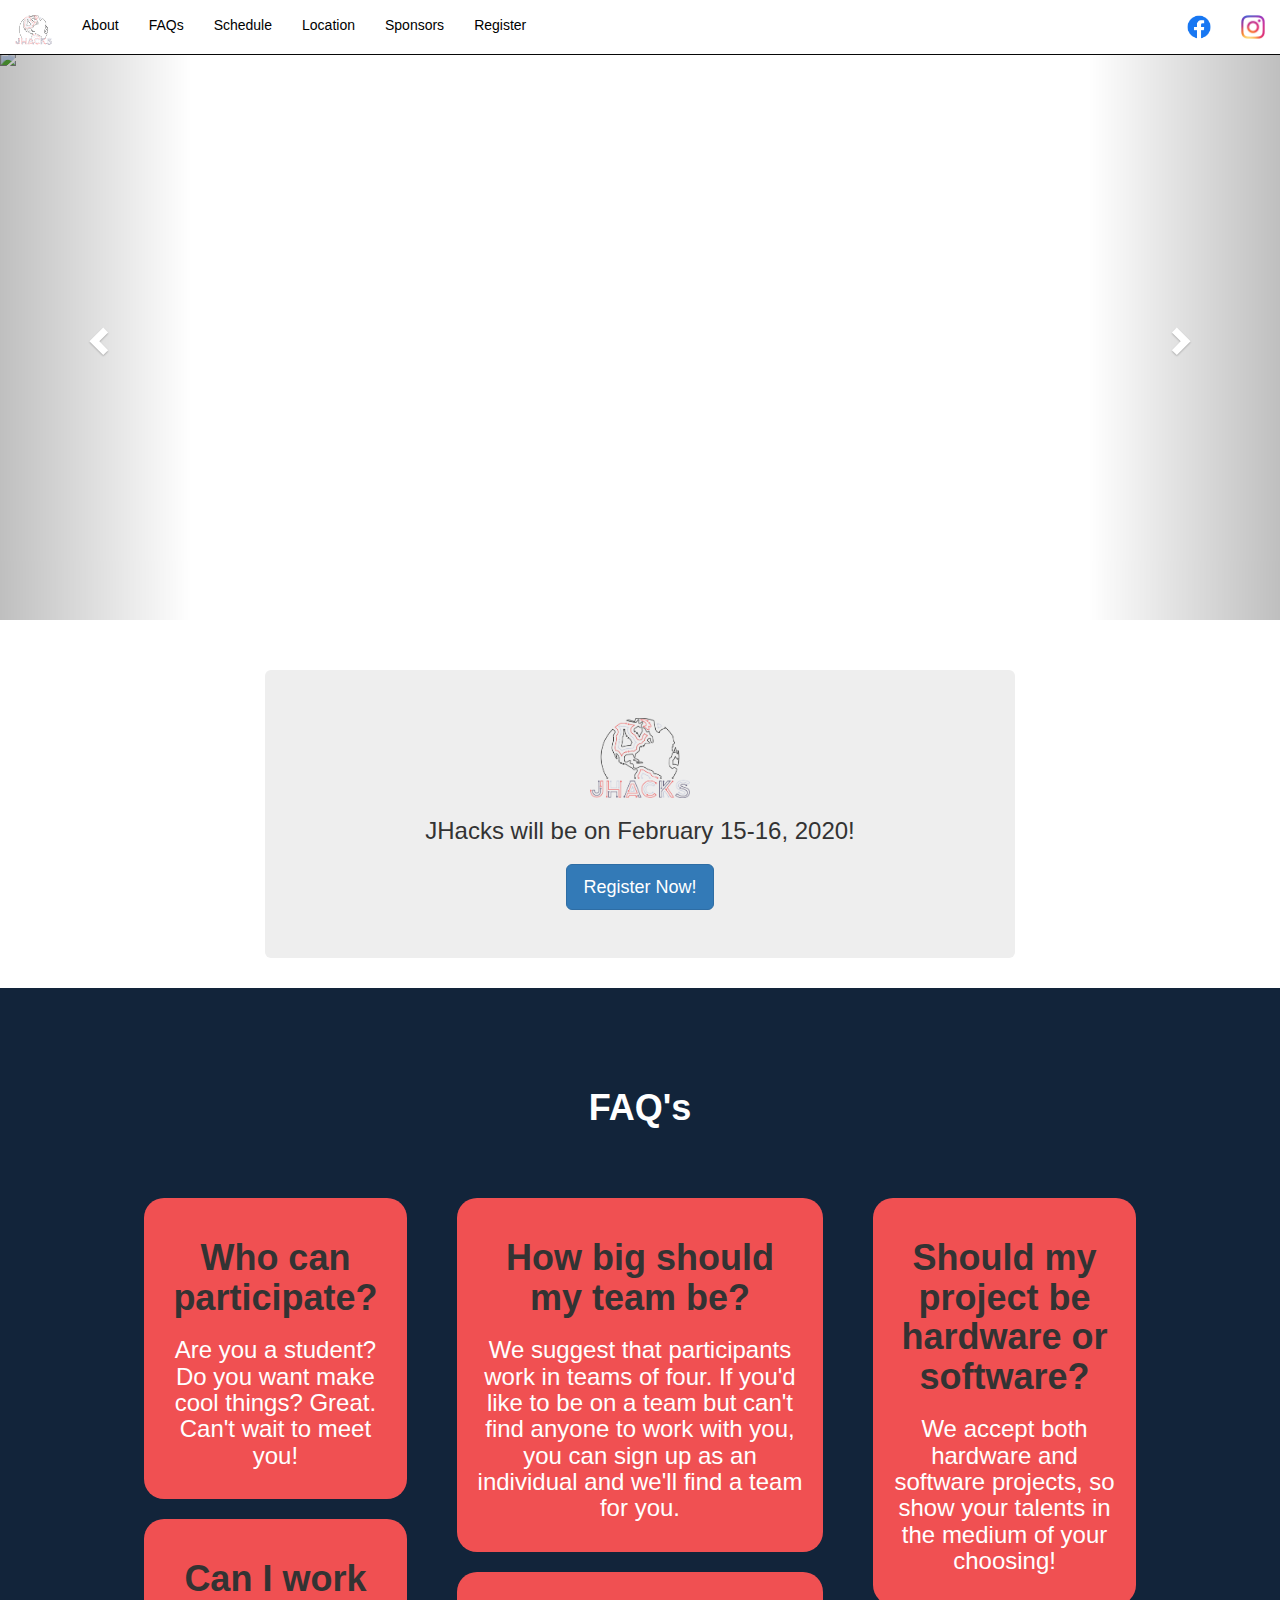
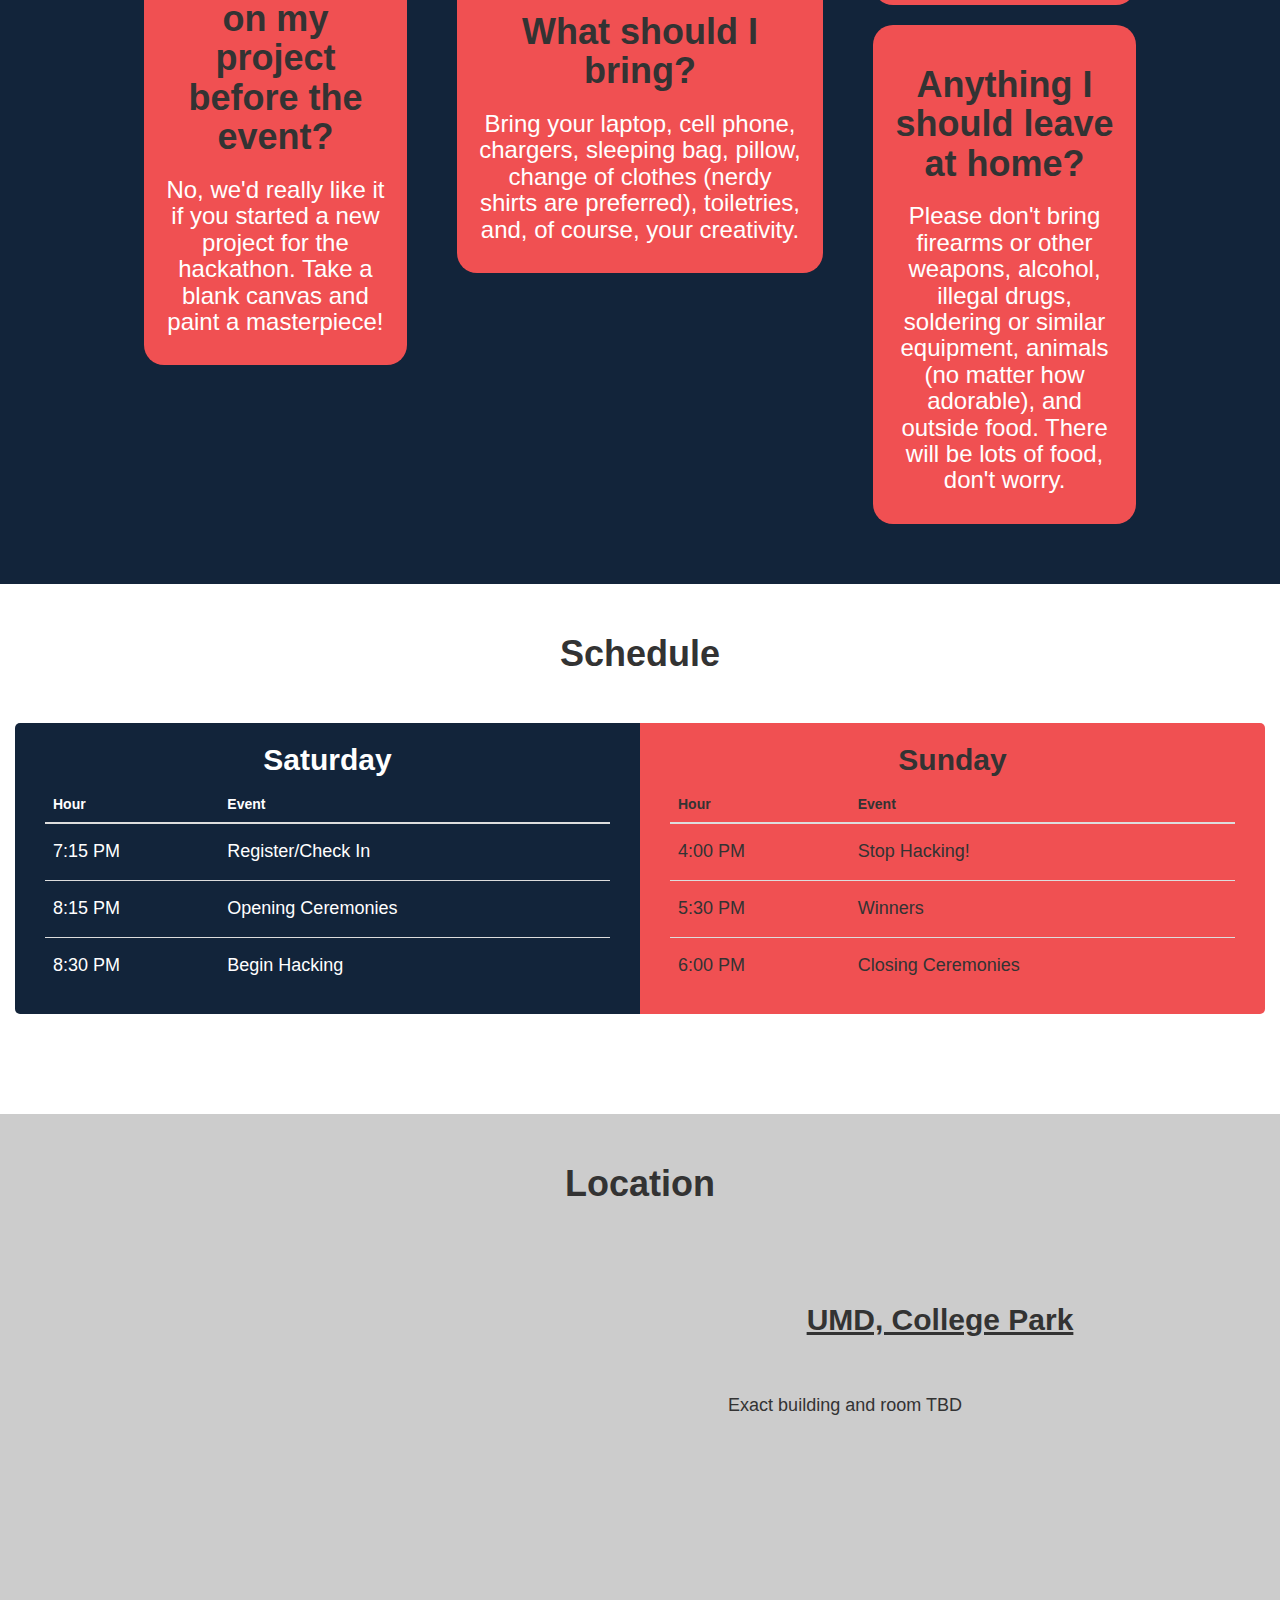
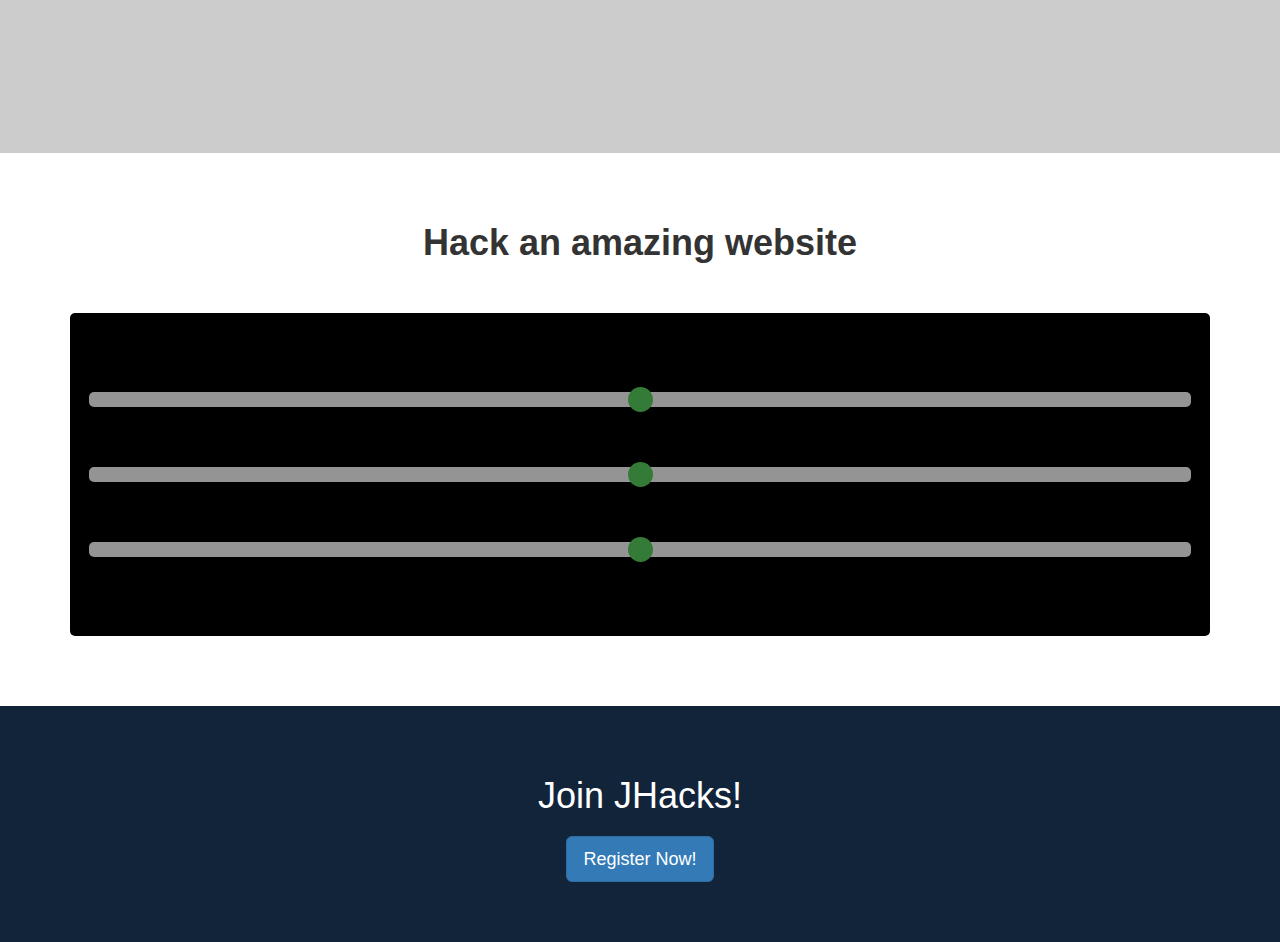
==== commit ba127600: "added registration" ====
--- a/index.html
+++ b/index.html
@@ -58,7 +58,7 @@
             <a class="black" href="#sponsor">Sponsors</a>
           </li>
           <li>
-            <a class="black" href="#register">Register</a>
+            <a class="black" target="_blank" href="./register.html">Register</a>
           </li>
         </ul>
 
@@ -118,36 +118,14 @@
         <div align="center" class="col-xs-8 col-xs-offset-2 register-card">
           <div class="jumbotron">
 		  <img src="images/logo.png" style="width: 100px;"/>
-            <h3 class="date">JHacks coming February 15-16, 2020!</h3>
-            <h3>Registration will open around Thanksgiving!</h3>
-            <!-- TODO - uncomment below when registration comes out -->
-            <!-- <a href="https://www.eventbrite.com/e/jhacks-hackathon-tickets-52211667503" -->
-              <!-- target="_blank" align="center" class="btn btn-primary btn-lg">Register Now!</a> -->
+            <h3 class="date">JHacks will be on February 15-16, 2020!</h3>
+            <a href="./register.html"
+              target="_blank" align="center" class="btn btn-primary btn-lg">Register Now!</a>
           </div>
         </div>
       </div>
     </div>
   </div>
-
-  <!-- Build Something Cool -->
-  <!-- ///////////////////////// -->
-
-  <div class="container top50 bottom50" id="triangles">
-    <div class="triangleBox row">
-      <div class="col-xs-12">
-        <div class="row">
-          <h1 align="center" class="bottom50 boldThis">Hack an amazing website</h1>
-        </div>
-        <div id="slidecontainer" class="well">
-          <input class="slider1 slider" type="range" min="0" max="1" value="" step=".01" id="myRange">
-          <input class="slider2 slider" type="range" step="1" min="0" max="12" value="" id="myRange">
-          <input class="slider3 slider" type="range" value="" step="10" min="20" max="200" id="myRange">
-        </div>
-      </div>
-
-    </div>
-  </div>
-  <!-- End of About Section -->
 
   <!-- /////////////////////////////////// -->
   <!-- Start of FAQ section -->
@@ -218,8 +196,7 @@
                   <h4 class="white">7:15 PM</h4>
                 </td>
                 <td>
-                  <!-- TODO uncomment when registration opens -->
-                  <!-- <h4 class="white">Register/Check In</h4> -->
+                  <h4 class="white">Register/Check In</h4>
                 </td>
               </tr>
               <tr class="">
@@ -335,6 +312,24 @@
 
   <!-- End of Location -->
 
+  <!-- Build Something Cool -->
+  <!-- ///////////////////////// -->
+  <div class="container top50 bottom50" id="triangles">
+    <div class="triangleBox row">
+      <div class="col-xs-12">
+        <div class="row">
+          <h1 align="center" class="bottom50 boldThis">Hack an amazing website</h1>
+        </div>
+        <div id="slidecontainer" class="well">
+          <input class="slider1 slider" type="range" min="0" max="1" value="" step=".01" id="myRange">
+          <input class="slider2 slider" type="range" step="1" min="0" max="12" value="" id="myRange">
+          <input class="slider3 slider" type="range" value="" step="10" min="20" max="200" id="myRange">
+        </div>
+      </div>
+
+    </div>
+  </div>
+
   <!-- ////////////////////////////// -->
 
   <!-- Start of Sponsors -->
@@ -344,9 +339,8 @@
       <div class="row">
         <div align="center" class="col-xs-6 col-xs-offset-3 register-card">
           <h1 class="white date">Join JHacks!</h1>
-          <!-- TODO uncomment when registration comes out -->
-          <!-- <a align="center" href="https://www.eventbrite.com/e/jhacks-hackathon-tickets-52211667503"
-            target="_blank" class="btn btn-primary btn-lg">Register Now!</a> -->
+          <a align="center" href="./register.html"
+            target="_blank" class="btn btn-primary btn-lg">Register Now!</a>
         </div>
       </div>
     </div>
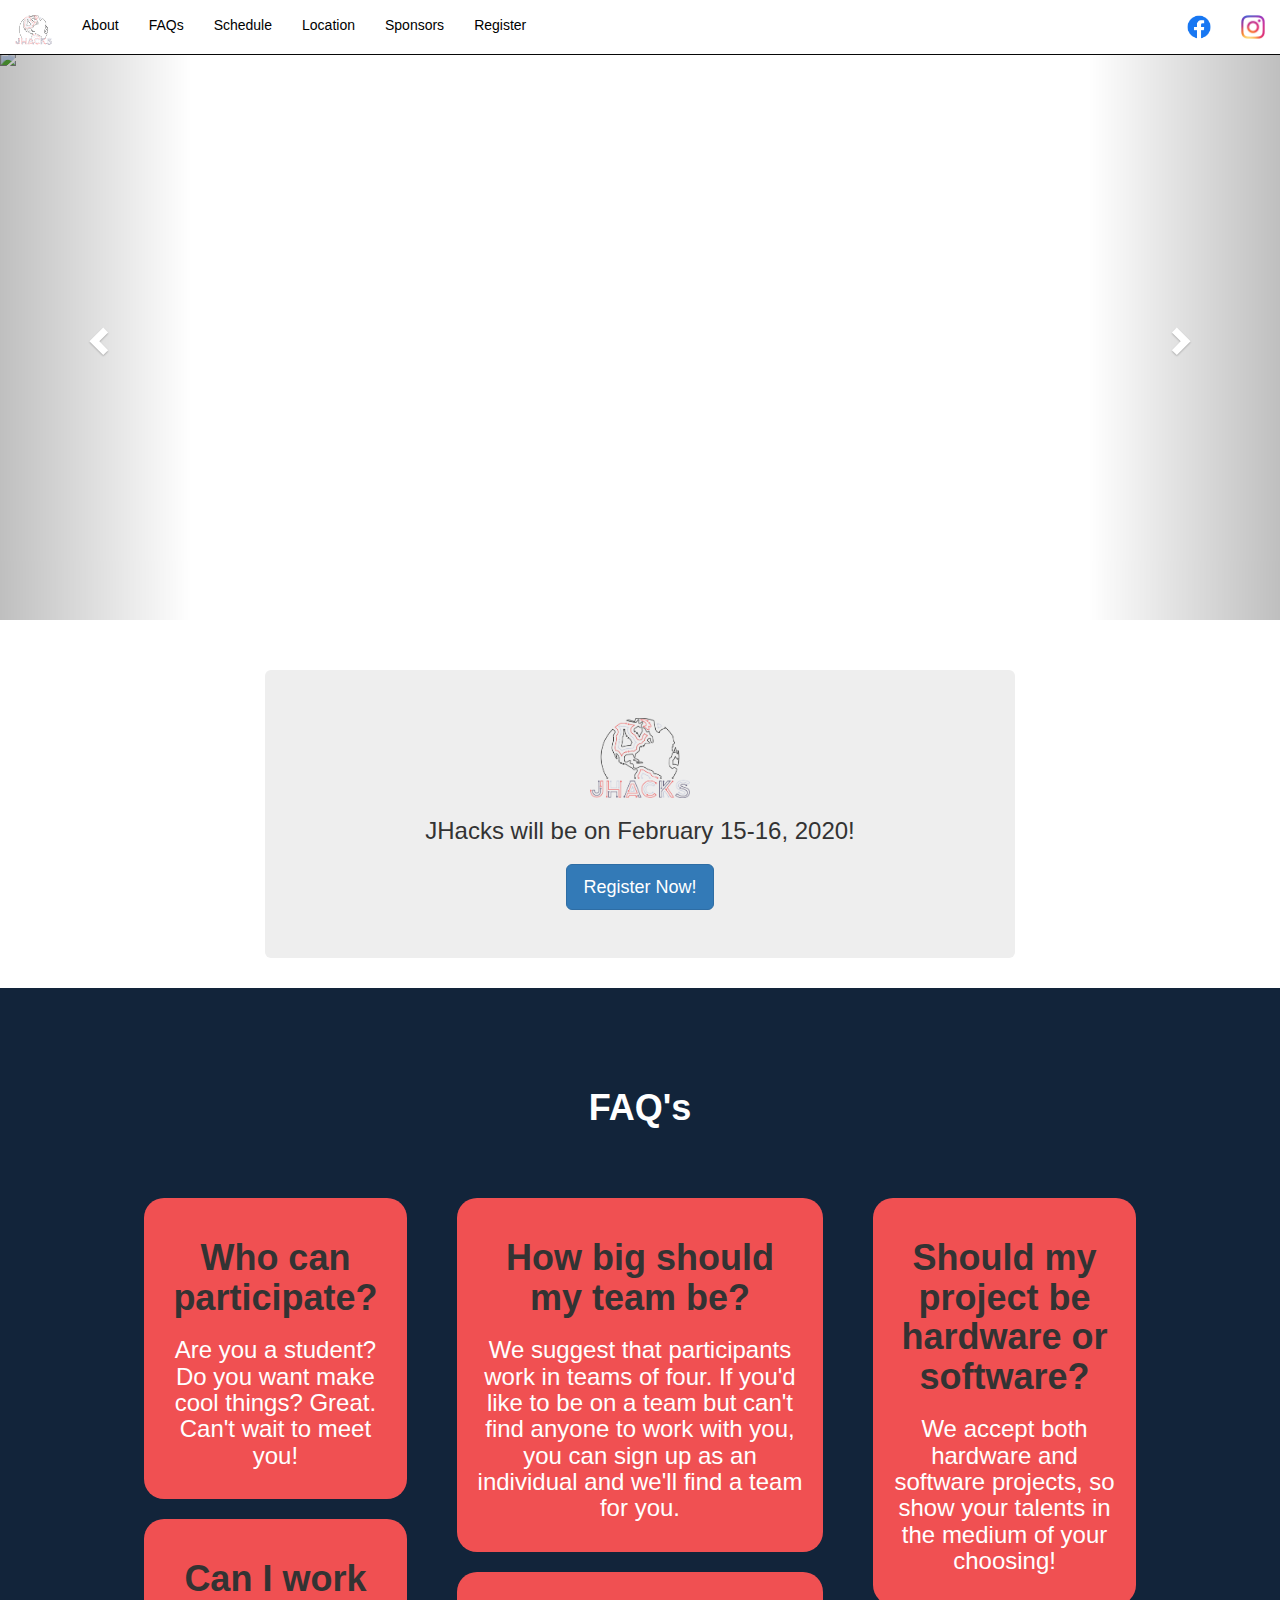
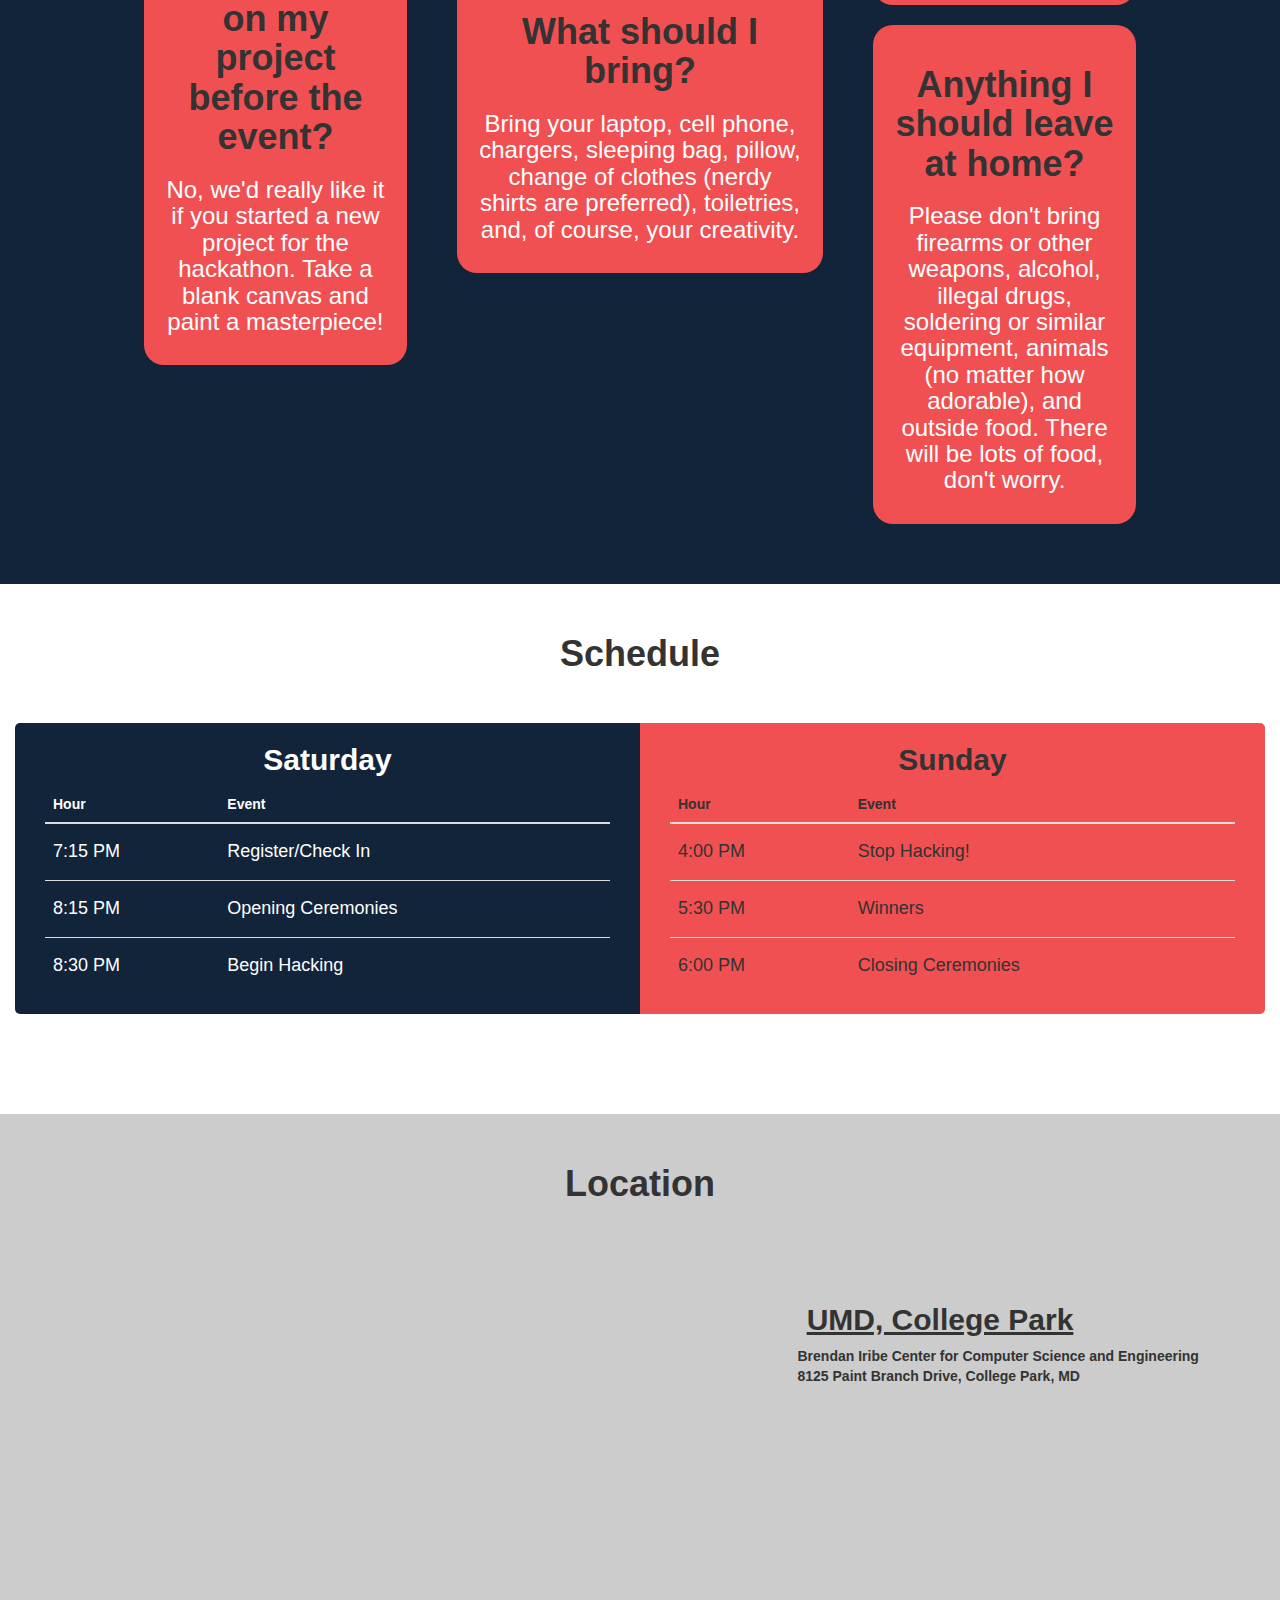
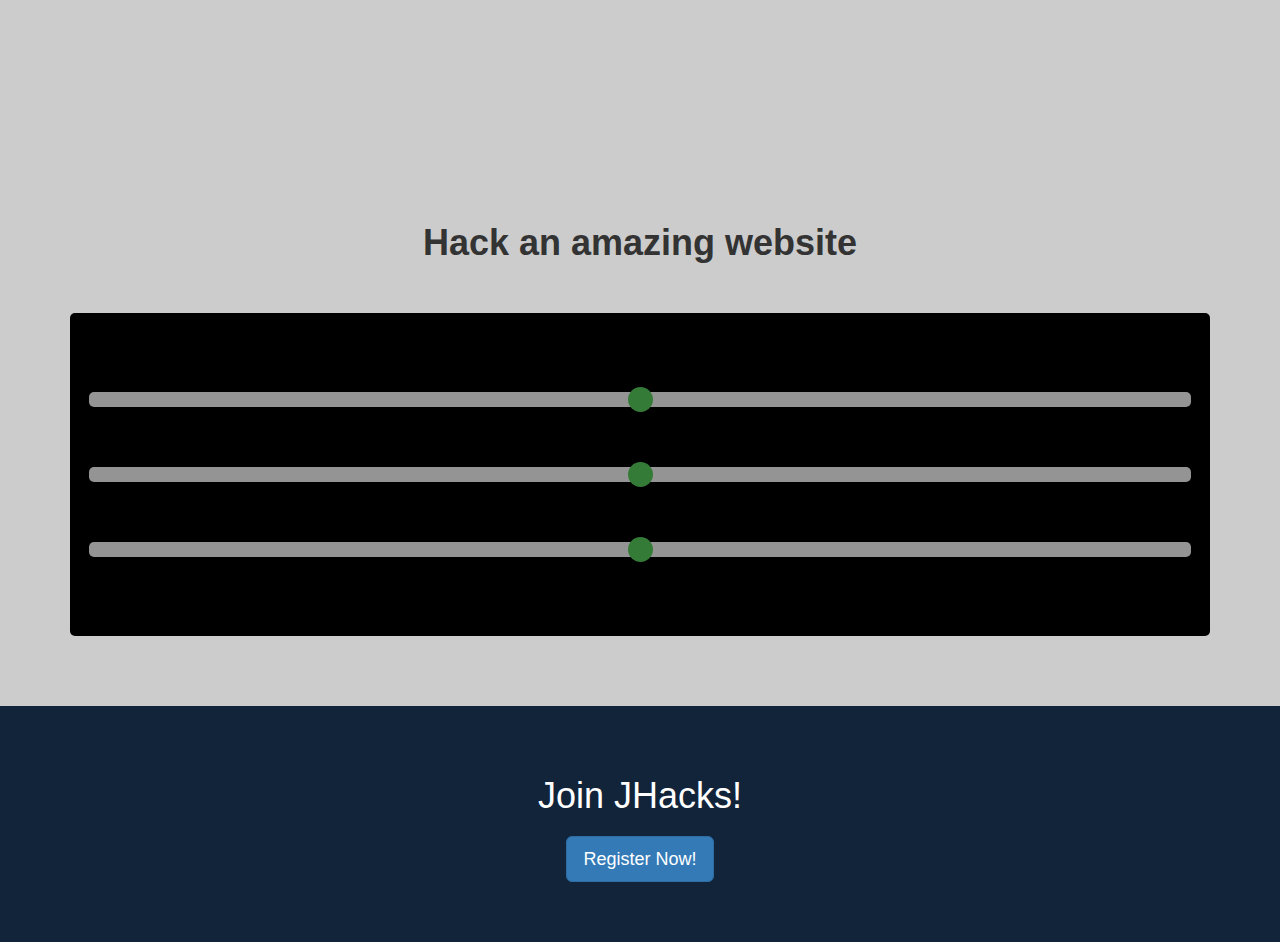
==== commit f1371434: "finalized location" ====
--- a/index.html
+++ b/index.html
@@ -296,13 +296,15 @@
                 </script>
               </div>
               <div class="col-xs-6">
-                <div align="center" class="top50 bottom50">
+                <div align="center" class="top50">
                   <h2 style="text-decoration:underline; font-weight:bold;">UMD, College Park</h2>
                 </div>
-                <div align="center" class="col-xs-6 col-xs-offset-1">
-                  <h4>Exact building and room TBD</h4>
+                  <div align="left" class="col-xs-offset-3">
+                    <b>Brendan Iribe Center for Computer Science and Engineering</b>
+                      <br />
+                    <b>8125 Paint Branch Drive, College Park, MD</b>
+                  </div?
                 </div>
-              </div>
             </div>
           </div>
         </div>
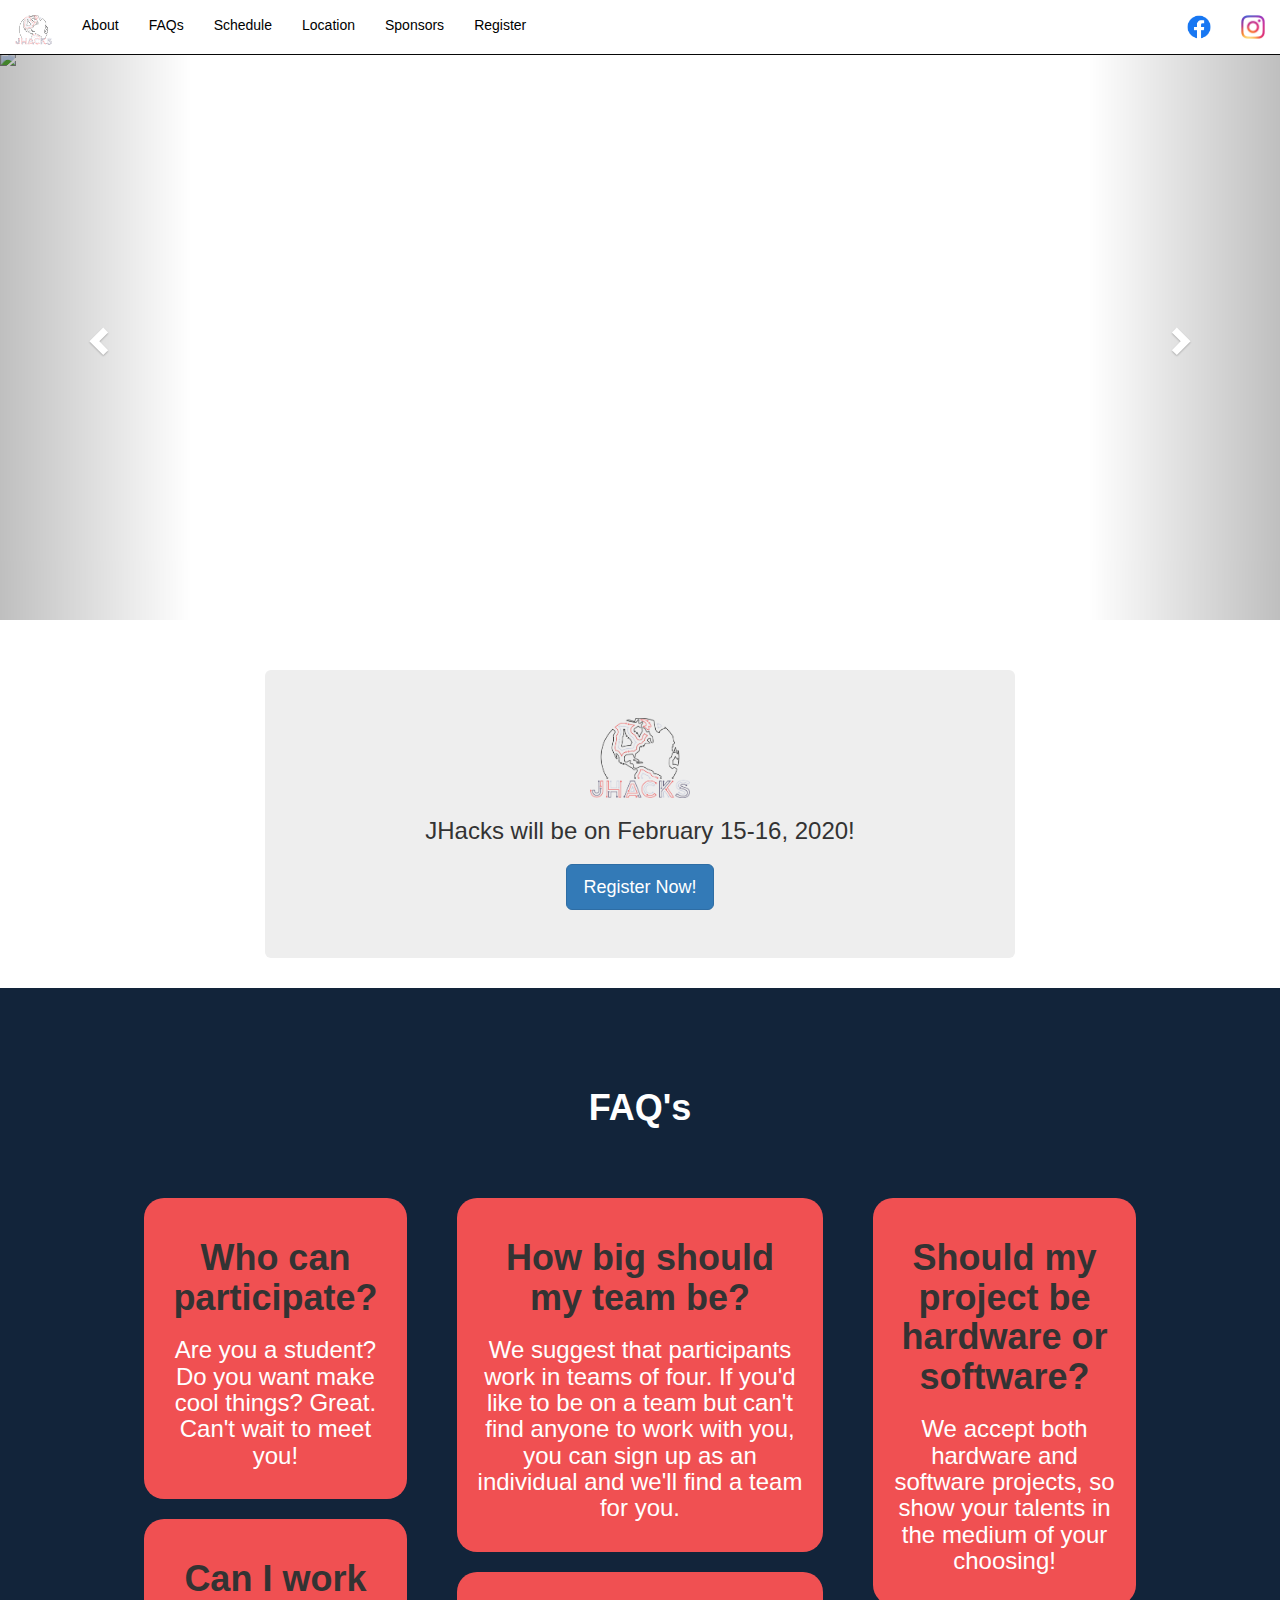
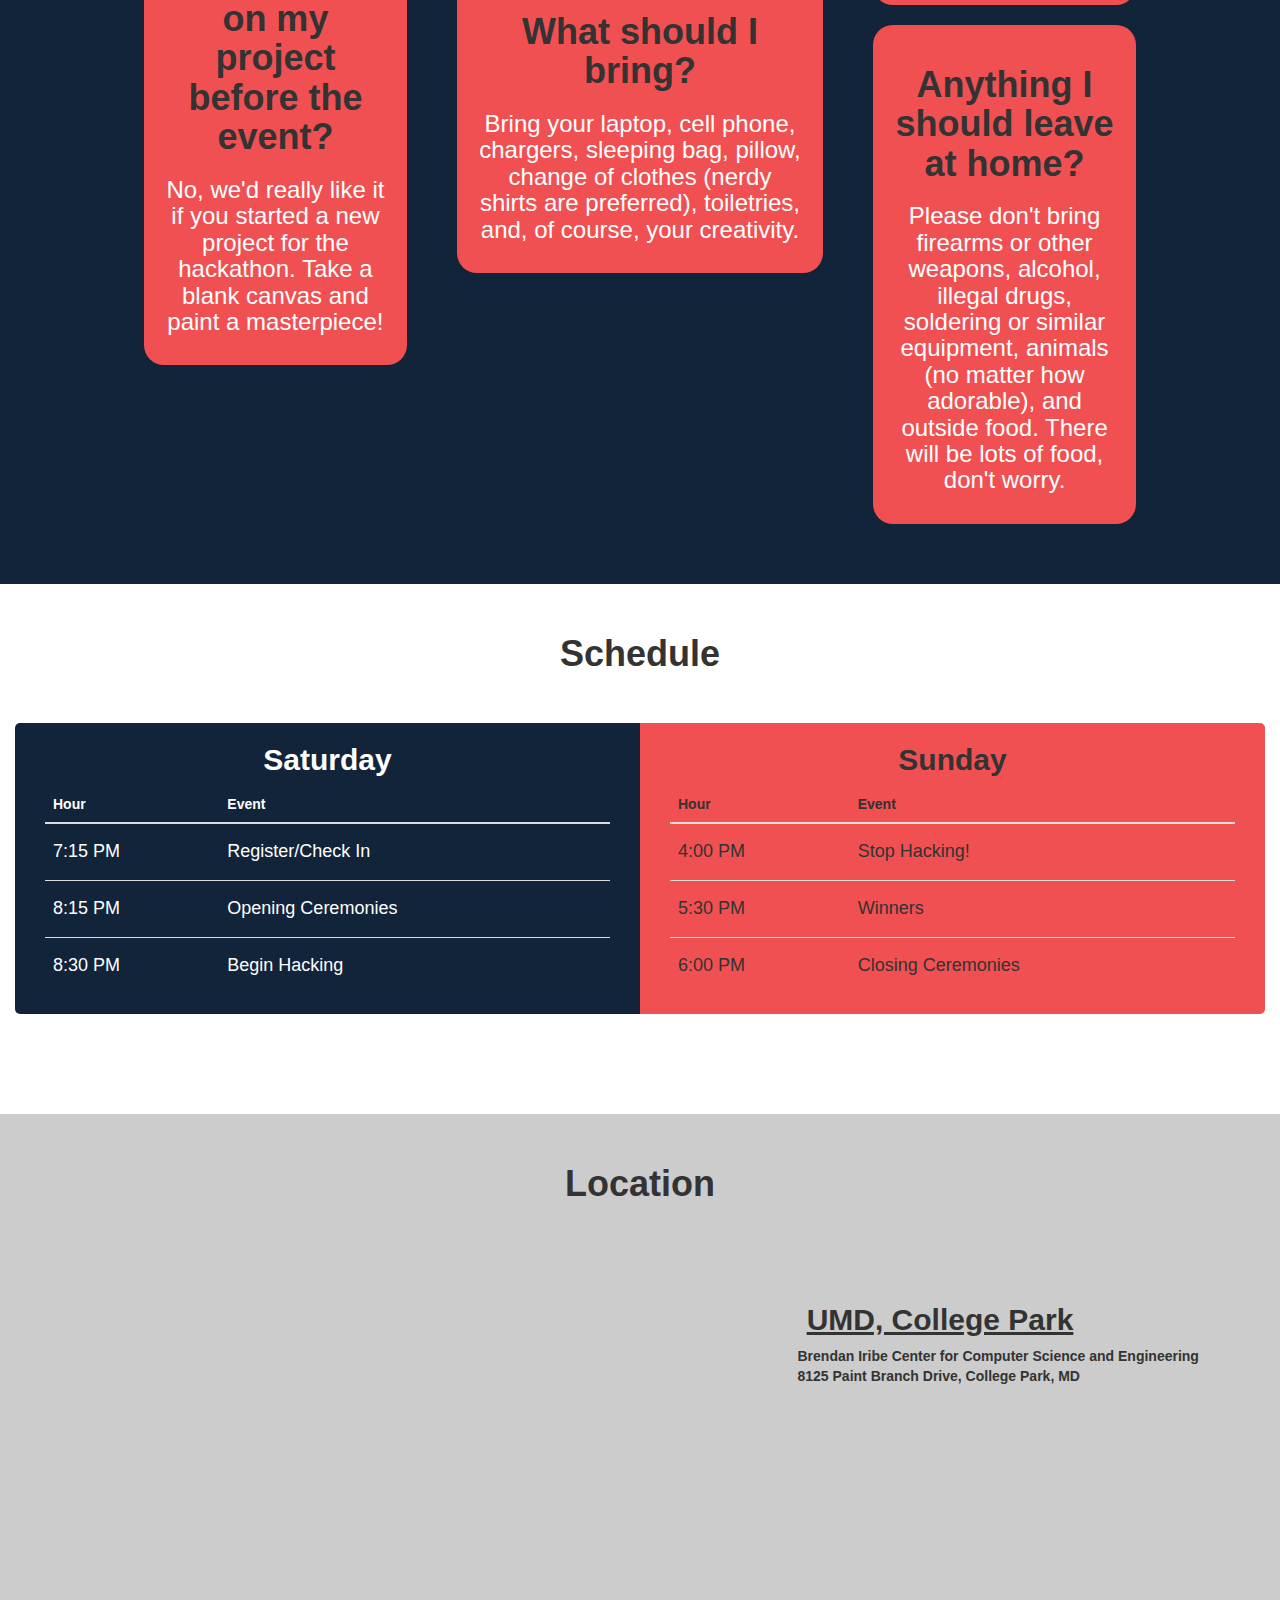
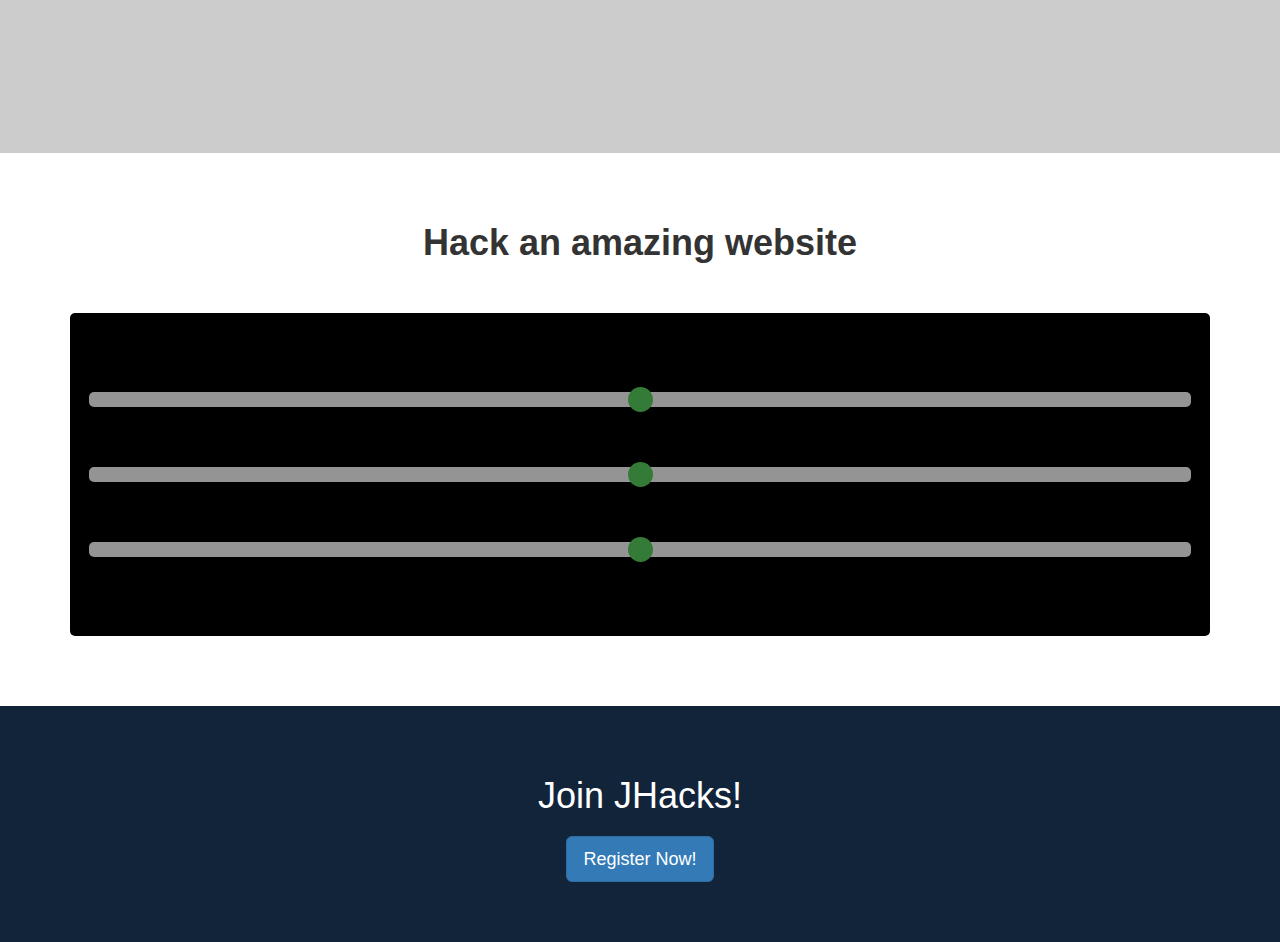
==== commit fce2a3e2: "fixed html tag typo" ====
--- a/index.html
+++ b/index.html
@@ -303,7 +303,7 @@
                     <b>Brendan Iribe Center for Computer Science and Engineering</b>
                       <br />
                     <b>8125 Paint Branch Drive, College Park, MD</b>
-                  </div?
+                  </div>
                 </div>
             </div>
           </div>
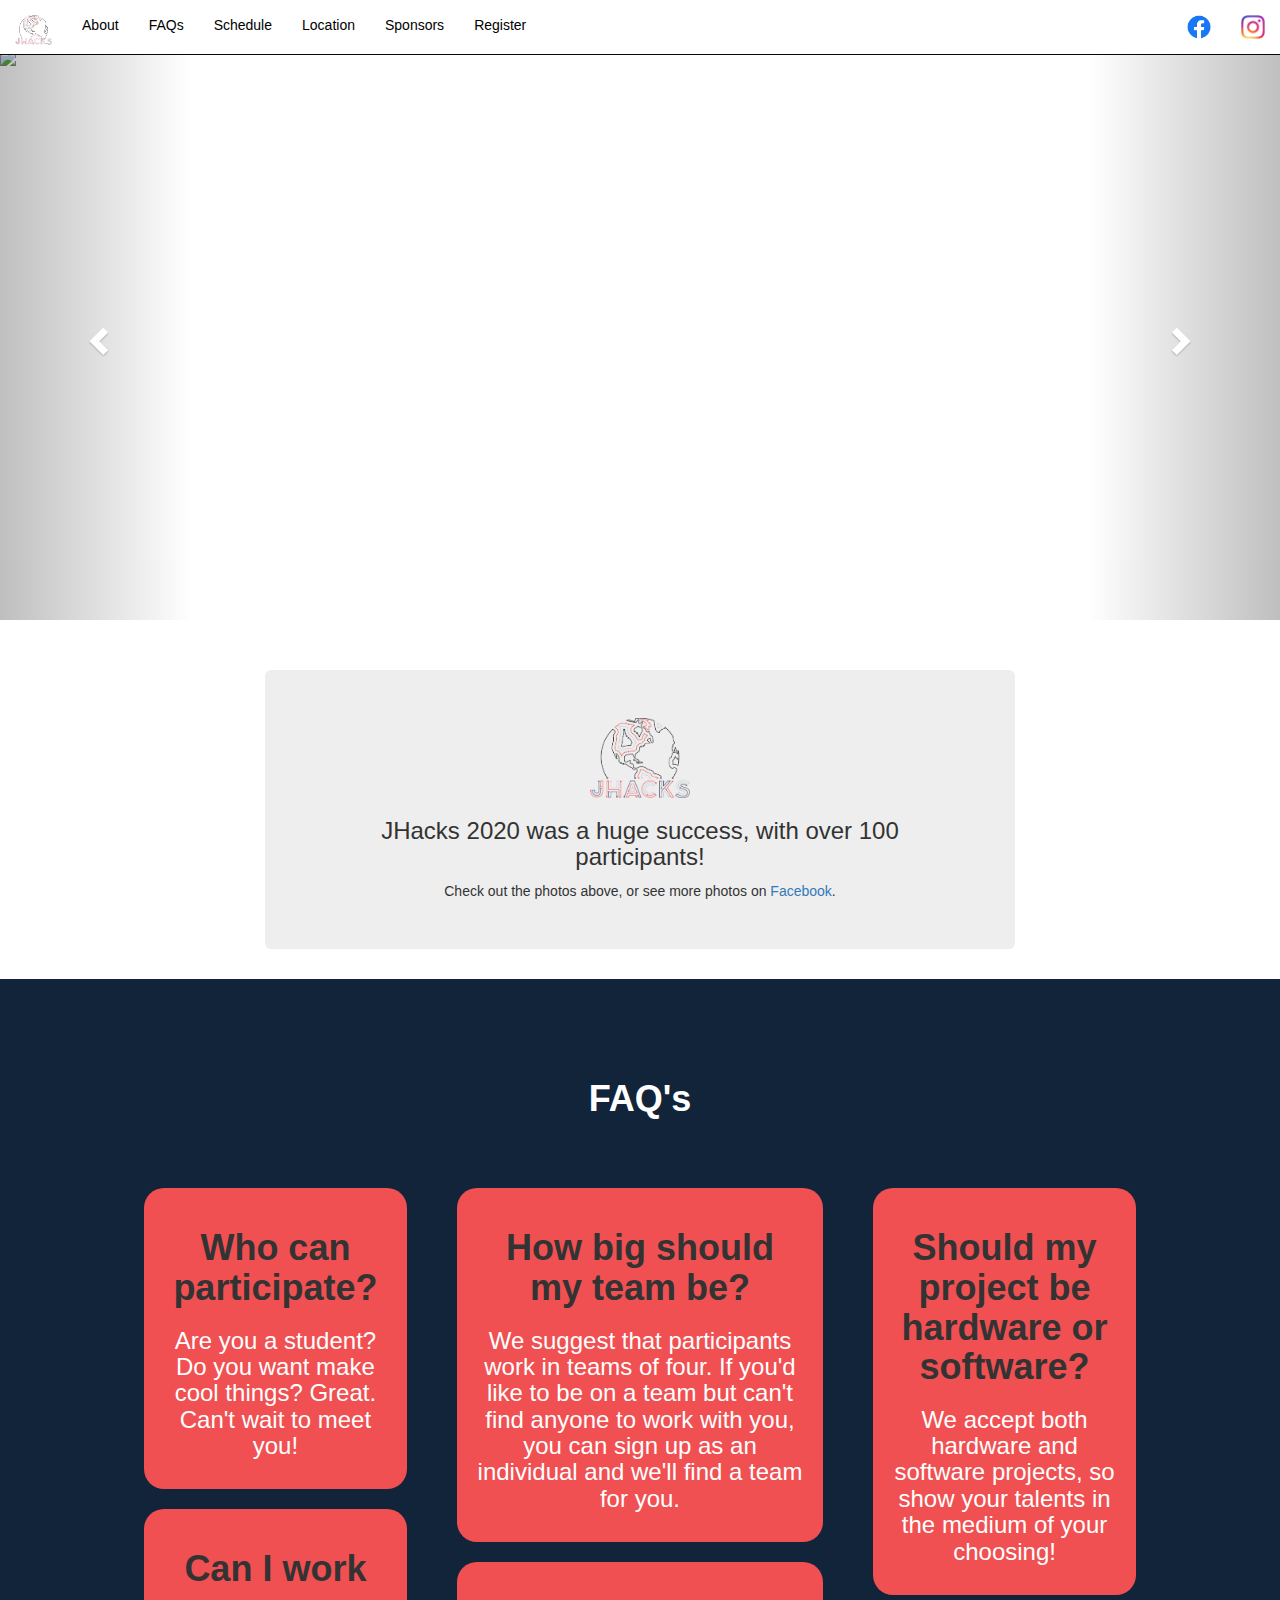
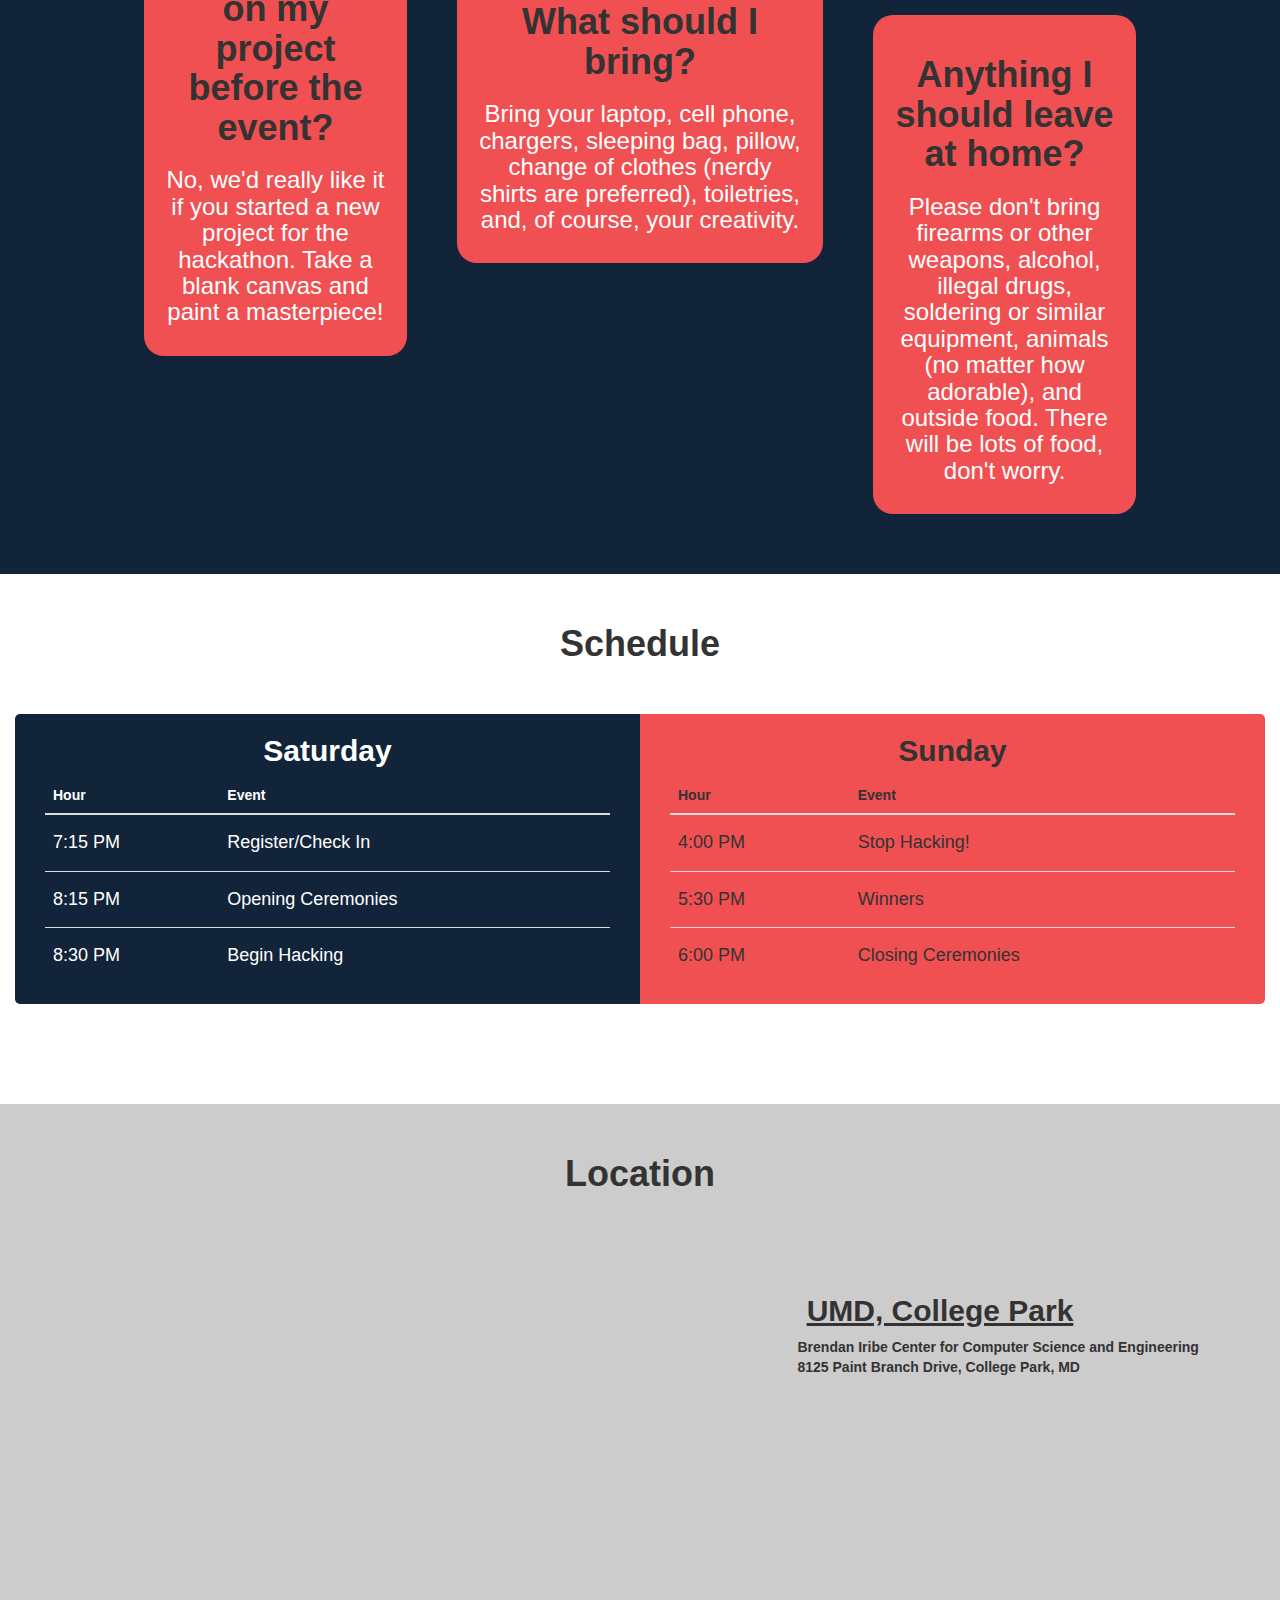
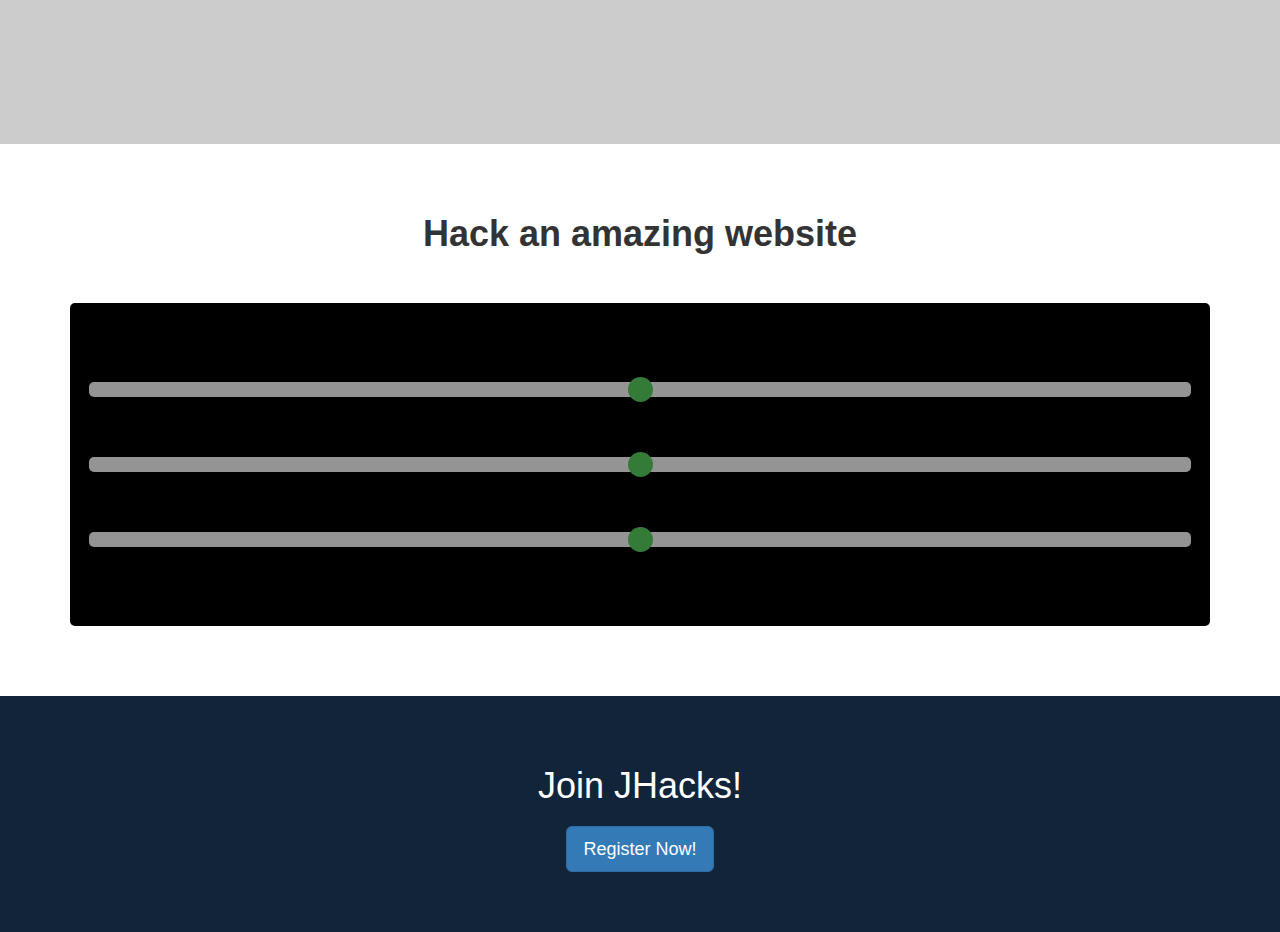
==== commit b297fea2: "Updated images and added post-JHacks 2020 message" ====
--- a/index.html
+++ b/index.html
@@ -118,9 +118,9 @@
         <div align="center" class="col-xs-8 col-xs-offset-2 register-card">
           <div class="jumbotron">
 		  <img src="images/logo.png" style="width: 100px;"/>
-            <h3 class="date">JHacks will be on February 15-16, 2020!</h3>
-            <a href="./register.html"
-              target="_blank" align="center" class="btn btn-primary btn-lg">Register Now!</a>
+            <!-- <h3 class="date">JHacks 2020 was a huge success, with over 100 participants!</h3> -->
+            <h3>JHacks 2020 was a huge success, with over 100 participants!</h3>
+            <div>Check out the photos above, or see more photos on <a href="https://www.facebook.com/JHacksUMD/">Facebook</a>.</div>
           </div>
         </div>
       </div>
--- a/css/index.css
+++ b/css/index.css
@@ -165,5 +165,5 @@
 }
 
 .image {
-
+  image-orientation: from-image;
 }
